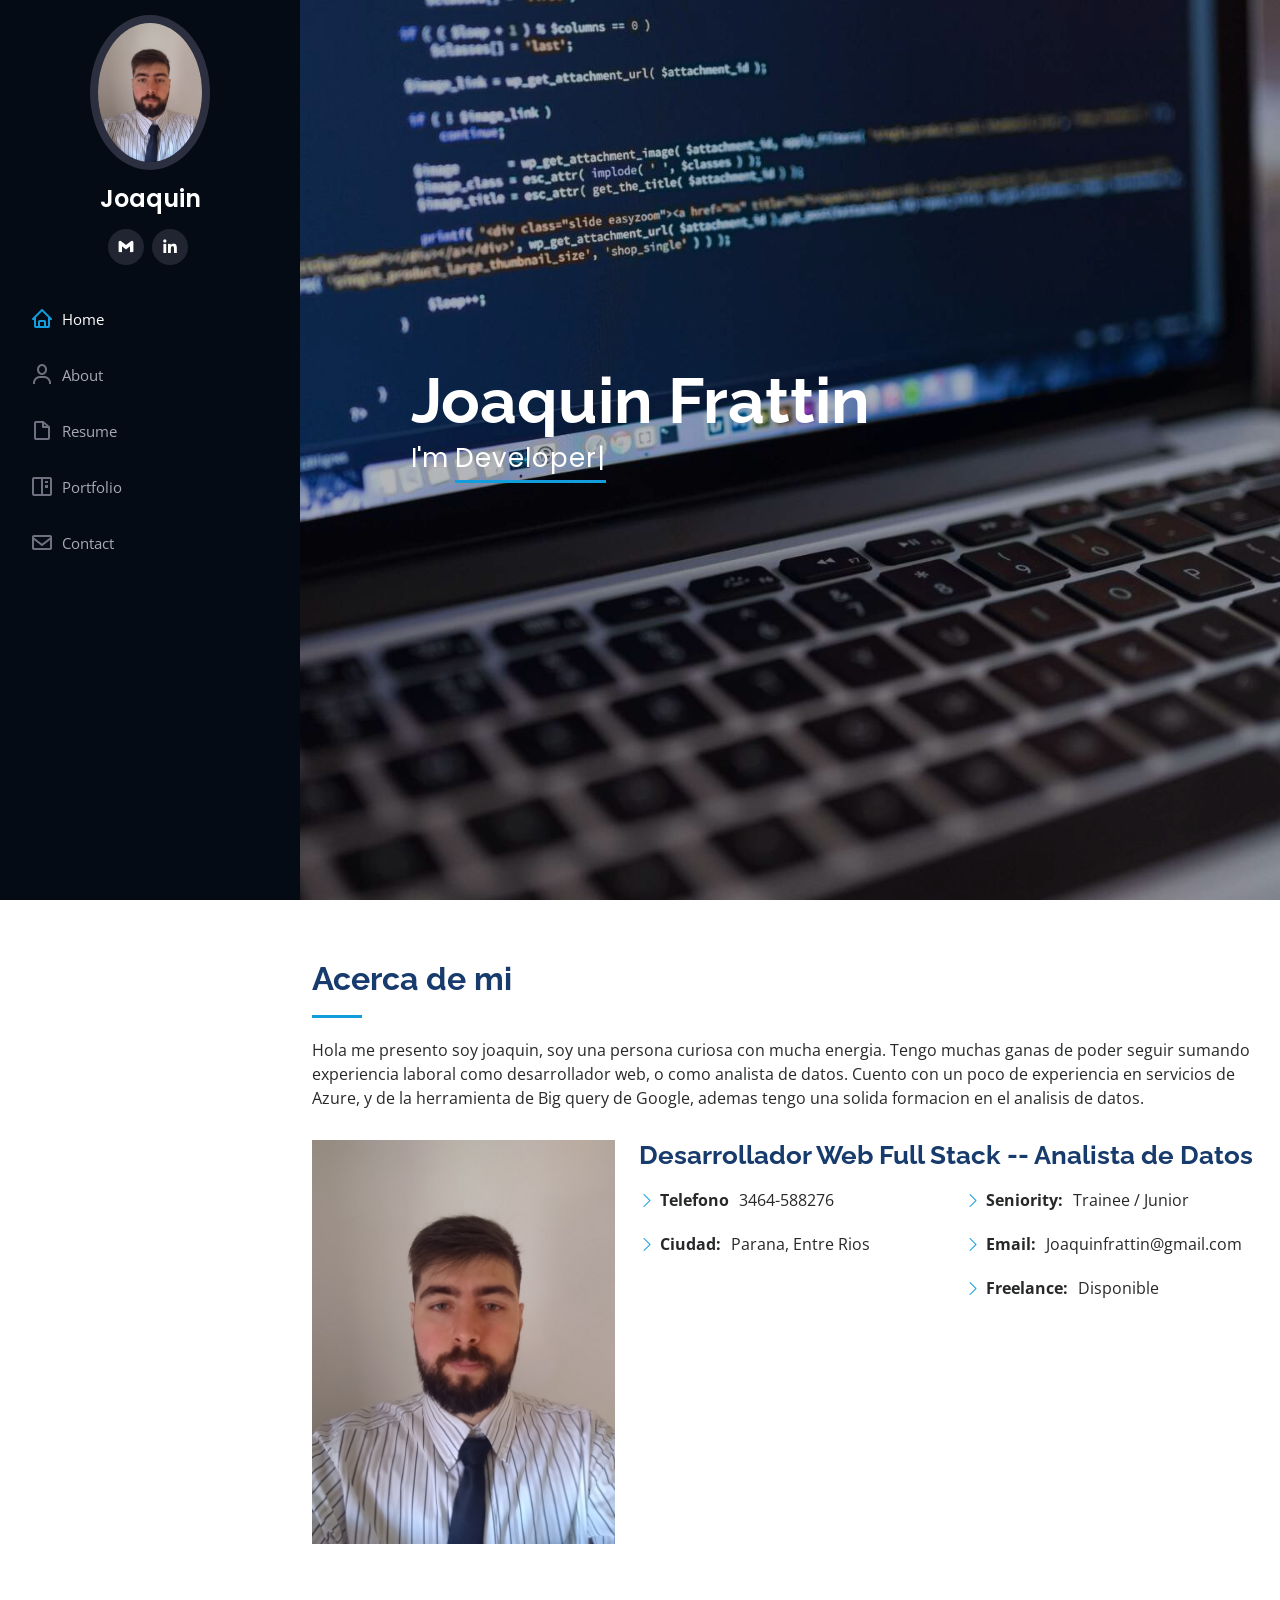
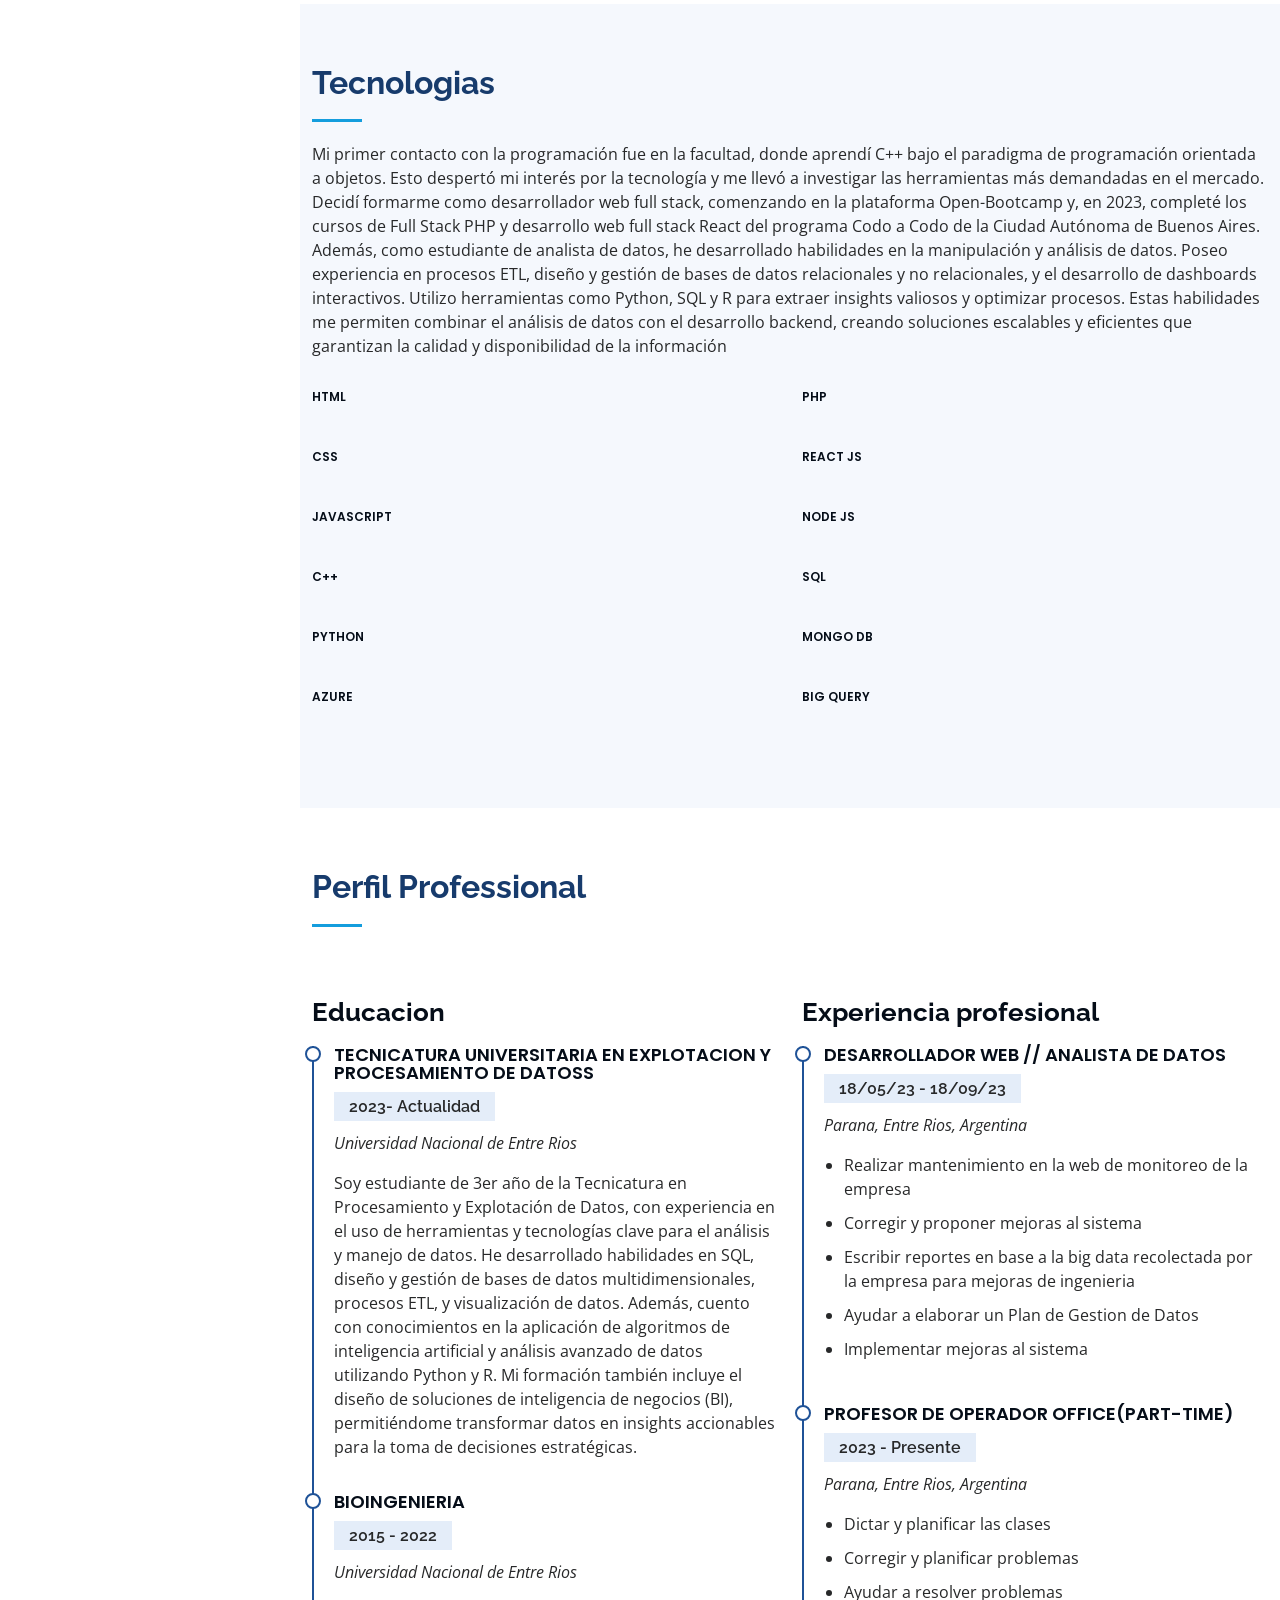
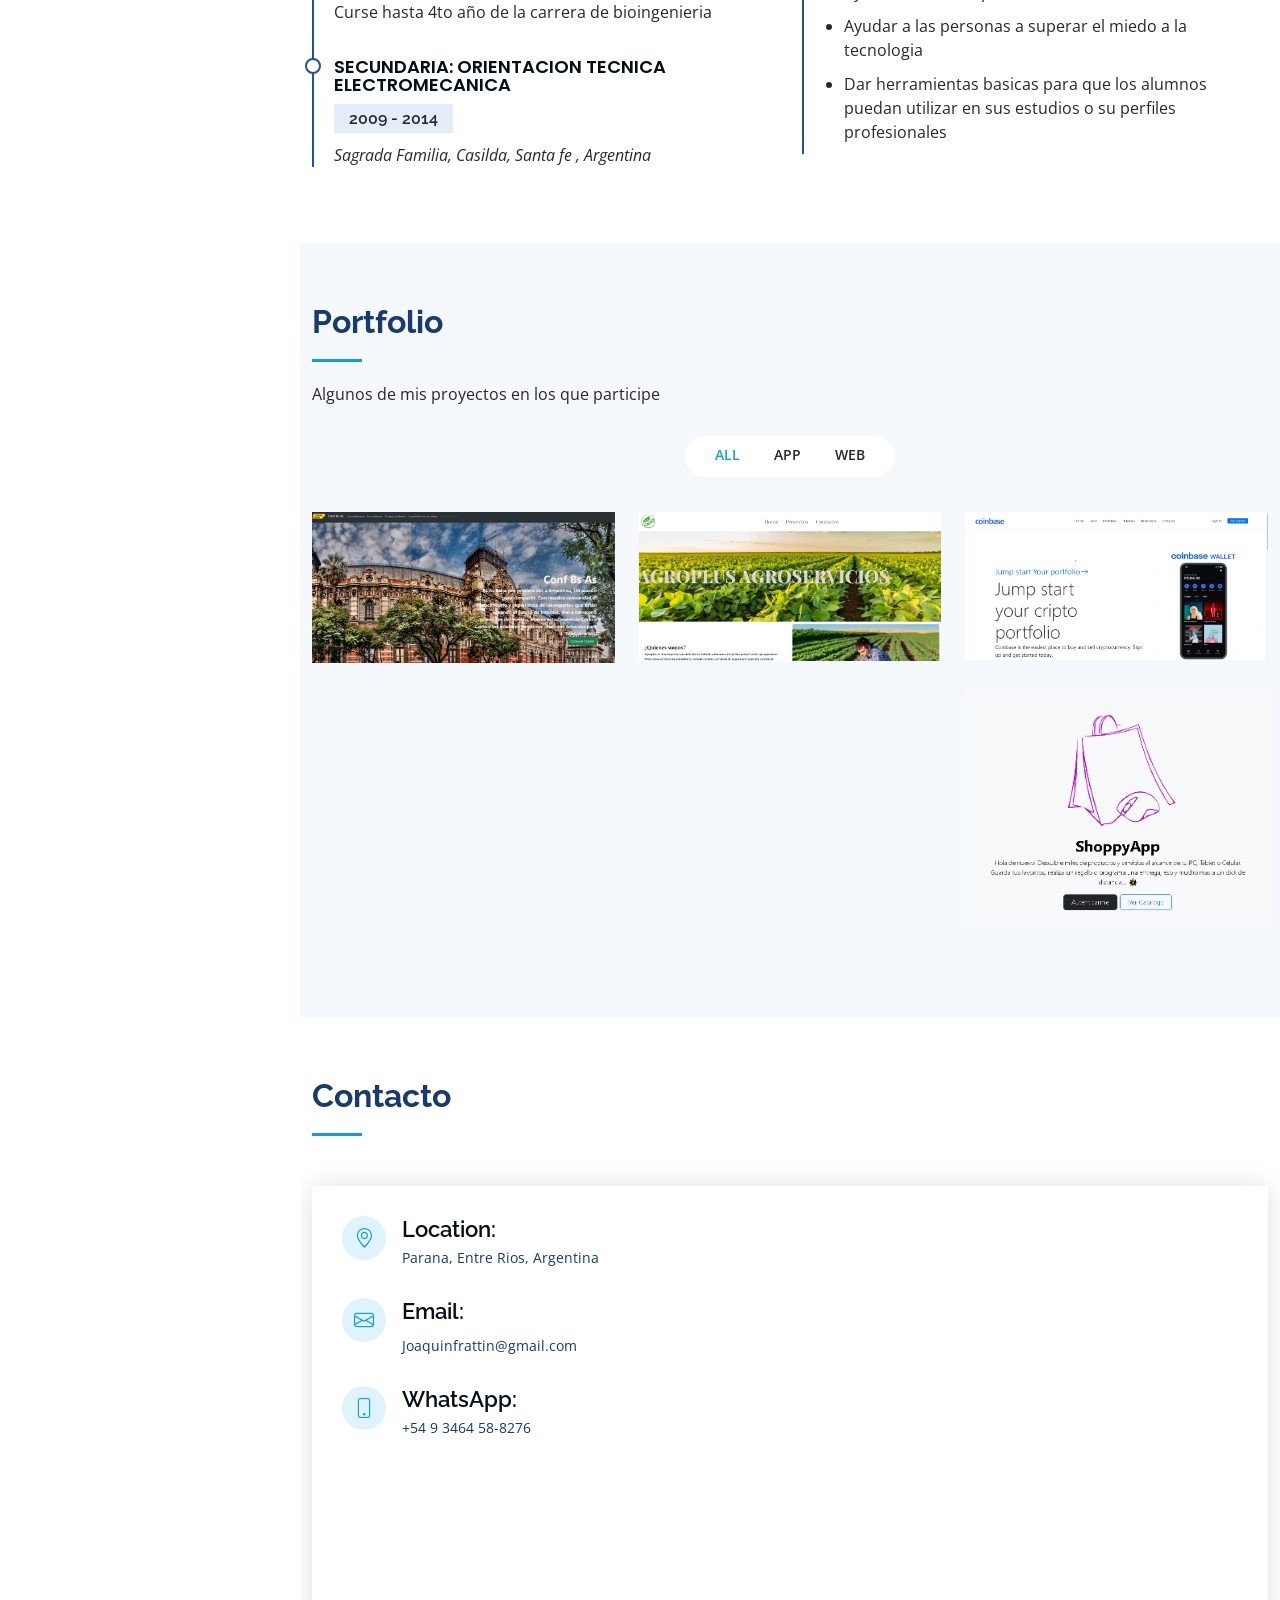
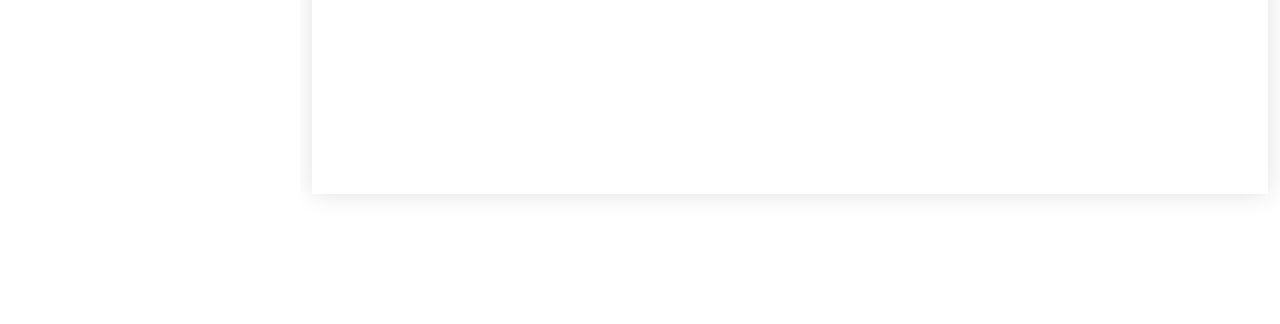
==== index.html @ 68f4a1ec "Update index.html" ====
<!DOCTYPE html>
<html lang="en">

<head>
  <meta charset="utf-8">
  <meta content="width=device-width, initial-scale=1.0" name="viewport">

  <title>Porfolio Joaquin Frattin</title>
  <meta content="" name="description">
  <meta content="" name="keywords">

  <!-- Favicons -->
  <link href="assets/img/favicon.png" rel="icon">
  <link href="assets/img/apple-touch-icon.png" rel="apple-touch-icon">

  <!-- Google Fonts -->
  <link href="https://fonts.googleapis.com/css?family=Open+Sans:300,300i,400,400i,600,600i,700,700i|Raleway:300,300i,400,400i,500,500i,600,600i,700,700i|Poppins:300,300i,400,400i,500,500i,600,600i,700,700i" rel="stylesheet">

  <!-- Vendor CSS Files -->
  <link href="assets/vendor/aos/aos.css" rel="stylesheet">
  <link href="assets/vendor/bootstrap/css/bootstrap.min.css" rel="stylesheet">
  <link href="assets/vendor/bootstrap-icons/bootstrap-icons.css" rel="stylesheet">
  <link href="assets/vendor/boxicons/css/boxicons.min.css" rel="stylesheet">
  <link href="assets/vendor/glightbox/css/glightbox.min.css" rel="stylesheet">
  <link href="assets/vendor/swiper/swiper-bundle.min.css" rel="stylesheet">

  <!-- Template Main CSS File -->
  <link href="assets/css/style.css" rel="stylesheet">


</head>

<body>

  <!-- ======= Mobile nav toggle button ======= -->
  <i class="bi bi-list mobile-nav-toggle d-xl-none"></i>

  <!-- ======= Header ======= -->
  <header id="header">
    <div class="d-flex flex-column">

      <div class="profile">
        <img src="./assets/img/perfil.jpg" alt="" class="img-fluid rounded-circle">
        <h1 class="text-light"><a href="index.html">Joaquin</a></h1>
        <div class="social-links mt-3 text-center">
       
          <a href="mailto:joaquinfrattin@gmail.com?Subject=Interesado%20en%20tu%20perfil"class="google"><i class="bx bxl-gmail"></i></a>
          <a href="https://www.linkedin.com/in/joaqu%C3%ADnfrattin/" class="linkedin"><i class="bx bxl-linkedin"></i></a>
        </div>
      </div>

      <nav id="navbar" class="nav-menu navbar">
        <ul>
          <li><a href="#hero" class="nav-link scrollto active"><i class="bx bx-home"></i> <span>Home</span></a></li>
          <li><a href="#about" class="nav-link scrollto"><i class="bx bx-user"></i> <span>About</span></a></li>
          <li><a href="#resume" class="nav-link scrollto"><i class="bx bx-file-blank"></i> <span>Resume</span></a></li>
          <li><a href="#portfolio" class="nav-link scrollto"><i class="bx bx-book-content"></i> <span>Portfolio</span></a></li>
          <li><a href="#contact" class="nav-link scrollto"><i class="bx bx-envelope"></i> <span>Contact</span></a></li>
        </ul>
      </nav><!-- .nav-menu -->
    </div>
  </header><!-- End Header -->

  <!-- ======= Hero Section ======= -->
  <section id="hero" class="d-flex flex-column justify-content-center align-items-center">
    <div class="hero-container" data-aos="fade-in">
      <h1>Joaquin Frattin</h1>
      <p>I'm <span class="typed" data-typed-items="Developer, Data-Analyst"></span></p>
    </div>
  </section><!-- End Hero -->

  <main id="main">

    <!-- ======= About Section ======= -->
    <section id="about" class="about">
      <div class="container">

        <div class="section-title">
          <h2>Acerca de mi</h2>
          <p>Hola me presento soy joaquin, soy una persona curiosa con mucha energia. Tengo muchas ganas de poder seguir sumando experiencia laboral como desarrollador web, o como analista de datos.
            Cuento con un poco de experiencia en servicios de Azure, y de la herramienta de Big query de Google, ademas tengo una solida formacion en el analisis de datos.
          </p>
        </div>

        <div class="row">
          <div class="col-lg-4" data-aos="fade-right">
            <img src="./assets/img/perfil.jpg" class="img-fluid" alt="">
          </div>
          <div class="col-lg-8 pt-4 pt-lg-0 content" data-aos="fade-left">
            <h3>  Desarrollador Web Full Stack -- Analista de Datos</h3>
            <p class="fst-italic">
            </p>
            <div class="row">
              <div class="col-lg-6">
                <ul>
                  <li><i class="bi bi-chevron-right"></i> <strong>Telefono</strong> <span>3464-588276</span></li>
                  <li><i class="bi bi-chevron-right"></i> <strong>Ciudad:</strong> <span>Parana, Entre Rios</span></li>
                
                </ul>
              </div>
              <div class="col-lg-6">
                <ul>
                  <li><i class="bi bi-chevron-right"></i> <strong>Seniority:</strong> <span>Trainee / Junior
                  </span></li>
                  <li><i class="bi bi-chevron-right"></i> <strong>Email:</strong> <span>Joaquinfrattin@gmail.com</span></li>
                  <li><i class="bi bi-chevron-right"></i> <strong>Freelance:</strong> <span>Disponible</span></li>
                </ul>
              </div>
            </div>
            <p>
              
            </p>
          </div>
        </div>

      </div>
    </section><!-- End About Section -->


  


    <!-- ======= Skills Section ======= -->
    <section id="skills" class="skills section-bg">
      <div class="container">

        <div class="section-title">
          <h2>Tecnologias</h2>
          <p> 
Mi primer contacto con la programación fue en la facultad, donde aprendí C++ bajo el paradigma de programación orientada a objetos. Esto despertó mi interés por la tecnología y me llevó a investigar las herramientas más demandadas en el mercado. Decidí formarme como desarrollador web full stack, comenzando en la plataforma Open-Bootcamp y, en 2023, completé los cursos de Full Stack PHP y desarrollo web full stack React del programa Codo a Codo de la Ciudad Autónoma de Buenos Aires.

Además, como estudiante de analista de datos, he desarrollado habilidades en la manipulación y análisis de datos. Poseo experiencia en procesos ETL, diseño y gestión de bases de datos relacionales y no relacionales, y el desarrollo de dashboards interactivos. Utilizo herramientas como Python, SQL y R para extraer insights valiosos y optimizar procesos. Estas habilidades me permiten combinar el análisis de datos con el desarrollo backend, creando soluciones escalables y eficientes que garantizan la calidad y disponibilidad de la información              
          </p>
        </div>

        <div class="row skills-content">

          <div class="col-lg-6" data-aos="fade-up">

            <div class="progress">
              <span class="skill">HTML <i class="val"></i></span>
            </div>

            <div class="progress">
              <span class="skill">CSS <i class="val"></i></span>
            </div>

            <div class="progress">
              <span class="skill">JavaScript <i class="val"></i></span>
            </div>
            
            <div class="progress">
              <span class="skill">C++<i class="val"></i></span>
              </div>

              <div class="progress">
                <span class="skill">Python <i class="val"></i></span>
                </div>

              
                <div class="progress">
                  <span class="skill">Azure <i class="val"></i></span>
                  </div>
  

          </div>

          <div class="col-lg-6" data-aos="fade-up" data-aos-delay="100">

            <div class="progress">
              <span class="skill">PHP <i class="val"></i></span>
              </div>

              
              <div class="progress">
                <span class="skill">React Js <i class="val"></i></span>
                </div>
                
                <div class="progress">
                  <span class="skill">Node js<i class="val"></i></span>
                  </div>
    

                <div class="progress">
                  <span class="skill">SQL<i class="val"></i></span>
                  </div>
                
                  <div class="progress">
                    <span class="skill">Mongo DB <i class="val"></i></span>
                    </div>
                  
                  <div class="progress">
                      <span class="skill"> Big query <i class="val"></i></span>
                      </div>
            </div>

          </div>

        </div>

      </div>
    </section><!-- End Skills Section -->

    <!-- ======= Resume Section ======= -->
    <section id="resume" class="resume">
      <div class="container">

        <div class="section-title">
          <h2>Perfil Professional</h2>
        </div>

        <div class="row">
          <div class="col-lg-6" data-aos="fade-up">
            

            <h3 class="resume-title">Educacion</h3>
            <div class="resume-item">
              <h4>Tecnicatura Universitaria en explotacion y procesamiento de datoss</h4>
              <h5>2023- Actualidad</h5>
              <p><em>Universidad Nacional de Entre Rios</em></p>
              <p>Soy estudiante de 3er año de la Tecnicatura en Procesamiento y Explotación de Datos, con experiencia en el uso de herramientas y tecnologías clave para el análisis y manejo de datos. He desarrollado habilidades en SQL, diseño y gestión de bases de datos multidimensionales, procesos ETL, y visualización de datos. Además, cuento con conocimientos en la aplicación de algoritmos de inteligencia artificial y análisis avanzado de datos utilizando Python y R. Mi formación también incluye el diseño de soluciones de inteligencia de negocios (BI), permitiéndome transformar datos en insights accionables para la toma de decisiones estratégicas. </p>
            </div>
            <div class="resume-item">
              <h4>Bioingenieria</h4>
              <h5>2015 - 2022</h5>
              <p><em>Universidad Nacional de Entre Rios</em></p>
              <p> Curse hasta 4to año de la carrera de bioingenieria</p>
            </div>
            <div class="resume-item">
              <h4>Secundaria: Orientacion Tecnica Electromecanica</h4>
              <h5>2009 - 2014</h5>
              <p><em>Sagrada Familia, Casilda, Santa fe , Argentina</em></p>
              <p> </p>
            </div>
          </div>
          <div class="col-lg-6" data-aos="fade-up" data-aos-delay="100">
            <h3 class="resume-title">Experiencia profesional</h3>
            
            <div class="resume-item">
              <h4>Desarrollador Web // Analista de datos </h4>
              <h5>18/05/23 - 18/09/23</h5>
              <p><em>Parana, Entre Rios, Argentina</em></p>
              <ul>
                <li>Realizar mantenimiento en la web de monitoreo de la empresa </li>
                <li>Corregir y proponer mejoras al sistema  </li>
                <li>Escribir reportes en base a la big data recolectada por la empresa para mejoras de ingenieria</li>
                <li>Ayudar a elaborar un Plan de Gestion de Datos </li>
                <li>Implementar mejoras al sistema</li>
              </ul>
            </div>
            
            <div class="resume-item">
              <h4>Profesor de Operador Office(Part-time)</h4>
              <h5>2023 - Presente</h5>
              <p><em>Parana, Entre Rios, Argentina</em></p>
              <ul>
                <li>Dictar y planificar las clases </li>
                <li>Corregir y planificar problemas  </li>
                <li>Ayudar a resolver problemas</li>
                <li>Ayudar a las personas a superar el miedo a la tecnologia</li>
                <li>Dar herramientas basicas para que los alumnos puedan utilizar en sus estudios o su perfiles profesionales</li>
              </ul>
            </div>
         
          </div>
        </div>

      </div>
    </section><!-- End Resume Section -->

    <!-- ======= Portfolio Section ======= -->
    <section id="portfolio" class="portfolio section-bg">
      <div class="container">

        <div class="section-title">
          <h2>Portfolio</h2>
          <p>Algunos de mis proyectos en los que participe</p>
        </div>

        <div class="row" data-aos="fade-up">
          <div class="col-lg-12 d-flex justify-content-center">
            <ul id="portfolio-flters">
              <li data-filter="*" class="filter-active">All</li>
              <li data-filter=".filter-app">App</li>
              <li data-filter=".filter-web">Web</li>
            </ul>
          </div>
        </div>

        <div class="row portfolio-container" data-aos="fade-up" data-aos-delay="100">

          <div class="col-lg-4 col-md-6 portfolio-item filter-web">
            <div class="portfolio-wrap">
              <img src="assets/img/portfolio/pagina 1.png" class="img-fluid" alt="">
              <div class="portfolio-links">
                <a href="assets/img/portfolio/pagina 1.png" data-gallery="portfolioGallery" class="portfolio-lightbox" title="App 1"><i class="bx bx-plus"></i></a>
                <a href="https://jfrattin.github.io/Codo-a-Codo-trabajo-integrador-imagen-ejemplo/" title="More Details"><i class="bx bx-link"></i></a>
              </div>
            </div>
          </div>

          <div class="col-lg-4 col-md-6 portfolio-item filter-web">
            <div class="portfolio-wrap">
              <img src="assets/img/portfolio/pagina 2.png" class="img-fluid" alt="" >
              <div class="portfolio-links">
                <a href="assets/img/portfolio/pagina 2.png" data-gallery="portfolioGallery" class="portfolio-lightbox" title="Web 3"><i class="bx bx-plus"></i></a>
                <a href="https://jfrattin.github.io/Trabajo-integrador-propuesta-personal/" title="More Details"><i class="bx bx-link"></i></a>
              </div>
            </div>
          </div>

          <div class="col-lg-4 col-md-6 portfolio-item filter-web">
            <div class="portfolio-wrap">
              <img src="assets/img/portfolio/pagina 3.png" class="img-fluid" alt="">
              <div class="portfolio-links">
                <a href="assets/img/portfolio/pagina 3.png" data-gallery="portfolioGallery" class="portfolio-lightbox" title="App 2"><i class="bx bx-plus"></i></a>
                <a href="https://jfrattin.github.io/Coinbaseproyectofinal/"p title="More Details"><i class="bx bx-link"></i></a>
              </div>
            </div>
          </div>

          <div class="col-lg-4 col-md-6 portfolio-item filter-app">
            <div class="portfolio-wrap">
              <img src="assets/img/portfolio/RactAPP.png" class="img-fluid" alt="">
              <div class="portfolio-links">
                <a href="assets/img/portfolio/RactAPP.png" data-gallery="portfolioGallery" class="portfolio-lightbox" title="App 2"><i class="bx bx-plus"></i></a>
                <a href="https://shoppy-app-nine.vercel.app/" title="More Details"><i class="bx bx-link"></i></a>
              </div>
            </div>
          </div>

  

        </div>

      </div>
    </section><!-- End Portfolio Section -->

    <!-- ======= Contact Section ======= -->
    <section id="contact" class="contact">
      <div class="container">

        <div class="section-title">
          <h2>Contacto</h2>
        </div>

        <div class="row" data-aos="fade-in">

          <div class=" d-flex align-items-stretch">
            <div class="info">
              <div class="address">
                <i class="bi bi-geo-alt"></i>
                <h4>Location:</h4>
                <p>Parana, Entre Rios, Argentina</p>
              </div>

              <div class="email">
                <i class="bi bi-envelope"></i>
                <h4>Email:</h4>
                <p>Joaquinfrattin@gmail.com</p>
              </div>

              <div class="phone">
                <i class="bi bi-phone"></i>
                <h4>WhatsApp:</h4>
                <p>+54 9 3464 58-8276</p>
              </div>
              <iframe src="https://www.google.com/maps/embed?pb=!1m18!1m12!1m3!1d54265.13805733143!2d-60.54972687341716!3d-31.782181247800853!2m3!1f0!2f0!3f0!3m2!1i1024!2i768!4f13.1!3m3!1m2!1s0x95b44df2b9835231%3A0x554ebde0aa5cfa9a!2zUGFyYW7DoSwgRW50cmUgUsOtb3M!5e0!3m2!1ses-419!2sar!4v1684958599592!5m2!1ses-419!2sar" style="border:0; width: 100%; height: 290px;" allowfullscreen="" loading="lazy" referrerpolicy="no-referrer-when-downgrade" style="padding: 1rem; width: 100%;"></iframe>
            </div>

          </div>

      

        </div>

      </div>
    </section><!-- End Contact Section -->

  </main><!-- End #main -->

  <!-- ======= Footer ======= -->
  <footer id="footer">
    <div class="container">
      
 
    </div>
  </footer><!-- End  Footer -->

  <a href="#" class="back-to-top d-flex align-items-center justify-content-center"><i class="bi bi-arrow-up-short"></i></a>

  <!-- Vendor JS Files -->
  <script src="assets/vendor/purecounter/purecounter_vanilla.js"></script>
  <script src="assets/vendor/aos/aos.js"></script>
  <script src="assets/vendor/bootstrap/js/bootstrap.bundle.min.js"></script>
  <script src="assets/vendor/glightbox/js/glightbox.min.js"></script>
  <script src="assets/vendor/isotope-layout/isotope.pkgd.min.js"></script>
  <script src="assets/vendor/swiper/swiper-bundle.min.js"></script>
  <script src="assets/vendor/typed.js/typed.min.js"></script>
  <script src="assets/vendor/waypoints/noframework.waypoints.js"></script>
  <script src="assets/vendor/php-email-form/validate.js"></script>

  <!-- Template Main JS File -->
  <script src="assets/js/main.js"></script>

</body>

</html>
---- assets/css/style.css ----
/*--------------------------------------------------------------
# General
--------------------------------------------------------------*/
body {
  font-family: "Open Sans", sans-serif;
  color: #272829;
}

a {
  color: #149ddd;
  text-decoration: none;
}

a:hover {
  color: #37b3ed;
  text-decoration: none;
}

h1,
h2,
h3,
h4,
h5,
h6 {
  font-family: "Raleway", sans-serif;
}

/*--------------------------------------------------------------
# Back to top button
--------------------------------------------------------------*/
.back-to-top {
  position: fixed;
  visibility: hidden;
  opacity: 0;
  right: 15px;
  bottom: 15px;
  z-index: 996;
  background: #149ddd;
  width: 40px;
  height: 40px;
  border-radius: 50px;
  transition: all 0.4s;
}

.back-to-top i {
  font-size: 28px;
  color: #fff;
  line-height: 0;
}

.back-to-top:hover {
  background: #2eafec;
  color: #fff;
}

.back-to-top.active {
  visibility: visible;
  opacity: 1;
}

/*--------------------------------------------------------------
# Header
--------------------------------------------------------------*/
#header {
  position: fixed;
  top: 0;
  left: 0;
  bottom: 0;
  width: 300px;
  transition: all ease-in-out 0.5s;
  z-index: 9997;
  transition: all 0.5s;
  padding: 0 15px;
  background: #040b14;
  overflow-y: auto;
}

#header .profile img {
  margin: 15px auto;
  display: block;
  width: 120px;
  border: 8px solid #2c2f3f;
}

#header .profile h1 {
  font-size: 24px;
  margin: 0;
  padding: 0;
  font-weight: 600;
  -moz-text-align-last: center;
  text-align-last: center;
  font-family: "Poppins", sans-serif;
}

#header .profile h1 a,
#header .profile h1 a:hover {
  color: #fff;
  text-decoration: none;
}

#header .profile .social-links a {
  font-size: 18px;
  display: inline-block;
  background: #212431;
  color: #fff;
  line-height: 1;
  padding: 8px 0;
  margin-right: 4px;
  border-radius: 50%;
  text-align: center;
  width: 36px;
  height: 36px;
  transition: 0.3s;
}

#header .profile .social-links a:hover {
  background: #149ddd;
  color: #fff;
  text-decoration: none;
}

#main {
  margin-left: 300px;
}

@media (max-width: 1199px) {
  #header {
    left: -300px;
  }

  #main {
    margin-left: 0;
  }
}

/*--------------------------------------------------------------
# Navigation Menu
--------------------------------------------------------------*/
/* Desktop Navigation */
.nav-menu {
  padding: 30px 0 0 0;
}

.nav-menu * {
  margin: 0;
  padding: 0;
  list-style: none;
}

.nav-menu>ul>li {
  position: relative;
  white-space: nowrap;
}

.nav-menu a,
.nav-menu a:focus {
  display: flex;
  align-items: center;
  color: #a8a9b4;
  padding: 12px 15px;
  margin-bottom: 8px;
  transition: 0.3s;
  font-size: 15px;
}

.nav-menu a i,
.nav-menu a:focus i {
  font-size: 24px;
  padding-right: 8px;
  color: #6f7180;
}

.nav-menu a:hover,
.nav-menu .active,
.nav-menu .active:focus,
.nav-menu li:hover>a {
  text-decoration: none;
  color: #fff;
}

.nav-menu a:hover i,
.nav-menu .active i,
.nav-menu .active:focus i,
.nav-menu li:hover>a i {
  color: #149ddd;
}

/* Mobile Navigation */
.mobile-nav-toggle {
  position: fixed;
  right: 15px;
  top: 15px;
  z-index: 9998;
  border: 0;
  font-size: 24px;
  transition: all 0.4s;
  outline: none !important;
  background-color: #149ddd;
  color: #fff;
  width: 40px;
  height: 40px;
  display: inline-flex;
  align-items: center;
  justify-content: center;
  line-height: 0;
  border-radius: 50px;
  cursor: pointer;
}

.mobile-nav-active {
  overflow: hidden;
}

.mobile-nav-active #header {
  left: 0;
}

/*--------------------------------------------------------------
# Hero Section
--------------------------------------------------------------*/
#hero {
  width: 100%;
  height: 100vh;
  background: url("../img/hero-\ Banner.jpg") top center;
  background-size: cover;
}

#hero:before {
  content: "";
  background: rgba(5, 13, 24, 0.3);
  position: absolute;
  bottom: 0;
  top: 0;
  left: 0;
  right: 0;
  z-index: 1;
}

#hero .hero-container {
  position: relative;
  z-index: 2;
  min-width: 300px;
}

#hero h1 {
  margin: 0 0 10px 0;
  font-size: 64px;
  font-weight: 700;
  line-height: 56px;
  color: #fff;
}

#hero p {
  color: #fff;
  margin-bottom: 50px;
  font-size: 26px;
  font-family: "Poppins", sans-serif;
}

#hero p span {
  color: #fff;
  padding-bottom: 4px;
  letter-spacing: 1px;
  border-bottom: 3px solid #149ddd;
}

@media (min-width: 1024px) {
  #hero {
    background-attachment: fixed;
  }
}

@media (max-width: 768px) {
  #hero h1 {
    font-size: 28px;
    line-height: 36px;
  }

  #hero h2 {
    font-size: 18px;
    line-height: 24px;
    margin-bottom: 30px;
  }
}

/*--------------------------------------------------------------
# Sections General
--------------------------------------------------------------*/
section {
  padding: 60px 0;
  overflow: hidden;
}

.section-bg {
  background: #f5f8fd;
}

.section-title {
  padding-bottom: 30px;
}

.section-title h2 {
  font-size: 32px;
  font-weight: bold;
  margin-bottom: 20px;
  padding-bottom: 20px;
  position: relative;
  color: #173b6c;
}

.section-title h2::after {
  content: "";
  position: absolute;
  display: block;
  width: 50px;
  height: 3px;
  background: #149ddd;
  bottom: 0;
  left: 0;
}

.section-title p {
  margin-bottom: 0;
}

/*--------------------------------------------------------------
# About
--------------------------------------------------------------*/
.about .content h3 {
  font-weight: 700;
  font-size: 26px;
  color: #173b6c;
}

.about .content ul {
  list-style: none;
  padding: 0;
}

.about .content ul li {
  margin-bottom: 20px;
  display: flex;
  align-items: center;
}

.about .content ul strong {
  margin-right: 10px;
}

.about .content ul i {
  font-size: 16px;
  margin-right: 5px;
  color: #149ddd;
  line-height: 0;
}

.about .content p:last-child {
  margin-bottom: 0;
}

/*--------------------------------------------------------------
# Facts
--------------------------------------------------------------*/
.facts {
  padding-bottom: 30px;
}

.facts .count-box {
  padding: 30px;
  width: 100%;
}

.facts .count-box i {
  display: block;
  font-size: 44px;
  color: #149ddd;
  float: left;
  line-height: 0;
}

.facts .count-box span {
  font-size: 48px;
  line-height: 40px;
  display: block;
  font-weight: 700;
  color: #050d18;
  margin-left: 60px;
}

.facts .count-box p {
  padding: 15px 0 0 0;
  margin: 0 0 0 60px;
  font-family: "Raleway", sans-serif;
  font-size: 14px;
  color: #122f57;
}

.facts .count-box a {
  font-weight: 600;
  display: block;
  margin-top: 20px;
  color: #122f57;
  font-size: 15px;
  font-family: "Poppins", sans-serif;
  transition: ease-in-out 0.3s;
}

.facts .count-box a:hover {
  color: #1f5297;
}

/*--------------------------------------------------------------
# Akills
--------------------------------------------------------------*/
.skills .progress {
  height: 60px;
  display: block;
  background: none;
  border-radius: 0;
}

.skills .progress .skill {
  padding: 0;
  margin: 0 0 6px 0;
  text-transform: uppercase;
  display: block;
  font-weight: 600;
  font-family: "Poppins", sans-serif;
  color: #050d18;
}

.skills .progress .skill .val {
  float: right;
  font-style: normal;
}

.skills .progress-bar-wrap {
  background: #dce8f8;
  height: 10px;
}

.skills .progress-bar {
  width: 1px;
  height: 10px;
  transition: 0.9s;
  background-color: #149ddd;
}

/*--------------------------------------------------------------
# Resume
--------------------------------------------------------------*/
.resume .resume-title {
  font-size: 26px;
  font-weight: 700;
  margin-top: 20px;
  margin-bottom: 20px;
  color: #050d18;
}

.resume .resume-item {
  padding: 0 0 20px 20px;
  margin-top: -2px;
  border-left: 2px solid #1f5297;
  position: relative;
}

.resume .resume-item h4 {
  line-height: 18px;
  font-size: 18px;
  font-weight: 600;
  text-transform: uppercase;
  font-family: "Poppins", sans-serif;
  color: #050d18;
  margin-bottom: 10px;
}

.resume .resume-item h5 {
  font-size: 16px;
  background: #e4edf9;
  padding: 5px 15px;
  display: inline-block;
  font-weight: 600;
  margin-bottom: 10px;
}

.resume .resume-item ul {
  padding-left: 20px;
}

.resume .resume-item ul li {
  padding-bottom: 10px;
}

.resume .resume-item:last-child {
  padding-bottom: 0;
}

.resume .resume-item::before {
  content: "";
  position: absolute;
  width: 16px;
  height: 16px;
  border-radius: 50px;
  left: -9px;
  top: 0;
  background: #fff;
  border: 2px solid #1f5297;
}

/*--------------------------------------------------------------
# Portfolio
--------------------------------------------------------------*/
.portfolio .portfolio-item {
  margin-bottom: 30px;
}

.portfolio #portfolio-flters {
  padding: 0;
  margin: 0 auto 35px auto;
  list-style: none;
  text-align: center;
  background: #fff;
  border-radius: 50px;
  padding: 2px 15px;
}

.portfolio #portfolio-flters li {
  cursor: pointer;
  display: inline-block;
  padding: 10px 15px 8px 15px;
  font-size: 14px;
  font-weight: 600;
  line-height: 1;
  text-transform: uppercase;
  color: #272829;
  margin-bottom: 5px;
  transition: all 0.3s ease-in-out;
}

.portfolio #portfolio-flters li:hover,
.portfolio #portfolio-flters li.filter-active {
  color: #149ddd;
}

.portfolio #portfolio-flters li:last-child {
  margin-right: 0;
}

.portfolio .portfolio-wrap {
  transition: 0.3s;
  position: relative;
  overflow: hidden;
  z-index: 1;
}

.portfolio .portfolio-wrap::before {
  content: "";
  background: rgba(255, 255, 255, 0.5);
  position: absolute;
  left: 0;
  right: 0;
  top: 0;
  bottom: 0;
  transition: all ease-in-out 0.3s;
  z-index: 2;
  opacity: 0;
}

.portfolio .portfolio-wrap .portfolio-links {
  opacity: 1;
  left: 0;
  right: 0;
  bottom: -60px;
  z-index: 3;
  position: absolute;
  transition: all ease-in-out 0.3s;
  display: flex;
  justify-content: center;
}

.portfolio .portfolio-wrap .portfolio-links a {
  color: #fff;
  font-size: 28px;
  text-align: center;
  background: rgba(20, 157, 221, 0.75);
  transition: 0.3s;
  width: 50%;
}

.portfolio .portfolio-wrap .portfolio-links a:hover {
  background: rgba(20, 157, 221, 0.95);
}

.portfolio .portfolio-wrap .portfolio-links a+a {
  border-left: 1px solid #37b3ed;
}

.portfolio .portfolio-wrap:hover::before {
  top: 0;
  left: 0;
  right: 0;
  bottom: 0;
  opacity: 1;
}

.portfolio .portfolio-wrap:hover .portfolio-links {
  opacity: 1;
  bottom: 0;
}

/*--------------------------------------------------------------
# Portfolio Details
--------------------------------------------------------------*/
.portfolio-details {
  padding-top: 40px;
}

.portfolio-details .portfolio-details-slider img {
  width: 100%;
}

.portfolio-details .portfolio-details-slider .swiper-pagination {
  margin-top: 20px;
  position: relative;
}

.portfolio-details .portfolio-details-slider .swiper-pagination .swiper-pagination-bullet {
  width: 12px;
  height: 12px;
  background-color: #fff;
  opacity: 1;
  border: 1px solid #149ddd;
}

.portfolio-details .portfolio-details-slider .swiper-pagination .swiper-pagination-bullet-active {
  background-color: #149ddd;
}

.portfolio-details .portfolio-info {
  padding: 30px;
  box-shadow: 0px 0 30px rgba(5, 13, 24, 0.08);
}

.portfolio-details .portfolio-info h3 {
  font-size: 22px;
  font-weight: 700;
  margin-bottom: 20px;
  padding-bottom: 20px;
  border-bottom: 1px solid #eee;
}

.portfolio-details .portfolio-info ul {
  list-style: none;
  padding: 0;
  font-size: 15px;
}

.portfolio-details .portfolio-info ul li+li {
  margin-top: 10px;
}

.portfolio-details .portfolio-description {
  padding-top: 30px;
}

.portfolio-details .portfolio-description h2 {
  font-size: 26px;
  font-weight: 700;
  margin-bottom: 20px;
}

.portfolio-details .portfolio-description p {
  padding: 0;
}

/*--------------------------------------------------------------
# Services
--------------------------------------------------------------*/
.services .icon-box {
  margin-bottom: 20px;
}

.services .icon {
  float: left;
  display: flex;
  align-items: center;
  justify-content: center;
  width: 54px;
  height: 54px;
  background: #149ddd;
  border-radius: 50%;
  transition: 0.5s;
  border: 1px solid #149ddd;
}

.services .icon i {
  color: #fff;
  font-size: 24px;
  line-height: 0;
}

.services .icon-box:hover .icon {
  background: #fff;
}

.services .icon-box:hover .icon i {
  color: #149ddd;
}

.services .title {
  margin-left: 80px;
  font-weight: 700;
  margin-bottom: 15px;
  font-size: 18px;
}

.services .title a {
  color: #343a40;
}

.services .title a:hover {
  color: #149ddd;
}

.services .description {
  margin-left: 80px;
  line-height: 24px;
  font-size: 14px;
}

/*--------------------------------------------------------------
# Contact
--------------------------------------------------------------*/
.contact {
  padding-bottom: 130px;
}

.contact .info {
  
  padding: 30px;
  background: #fff;
  width: 100%;
  box-shadow: 0 0 24px 0 rgba(0, 0, 0, 0.12);
}

.contact .info i {
  font-size: 20px;
  color: #149ddd;
  float: left;
  width: 44px;
  height: 44px;
  background: #dff3fc;
  display: flex;
  justify-content: center;
  align-items: center;
  border-radius: 50px;
  transition: all 0.3s ease-in-out;
}

.contact .info h4 {
  padding: 0 0 0 60px;
  font-size: 22px;
  font-weight: 600;
  margin-bottom: 5px;
  color: #050d18;
}

.contact .info p {
  padding: 0 0 10px 60px;
  margin-bottom: 20px;
  font-size: 14px;
  color: #173b6c;
}

.contact .info .email p {
  padding-top: 5px;
}

.contact .info .social-links {
  padding-left: 60px;
}

.contact .info .social-links a {
  font-size: 18px;
  display: inline-block;
  background: #333;
  color: #fff;
  line-height: 1;
  padding: 8px 0;
  border-radius: 50%;
  text-align: center;
  width: 36px;
  height: 36px;
  transition: 0.3s;
  margin-right: 10px;
}

/*--------------------------------------------------------------
# Footer
--------------------------------------------------------------*/
#footer {
  padding: 15px;
  color: #f4f6fd;
  font-size: 14px;
  position: fixed;
  left: 0;
  bottom: 0;
  width: 300px;
  z-index: 9999;
  background: #040b14;
}

#footer .copyright {
  text-align: center;
}

#footer .credits {
  padding-top: 5px;
  text-align: center;
  font-size: 13px;
  color: #eaebf0;
}

@media (max-width: 1199px) {
  #footer {
    position: static;
    width: auto;
    padding-right: 20px 15px;
  }
}
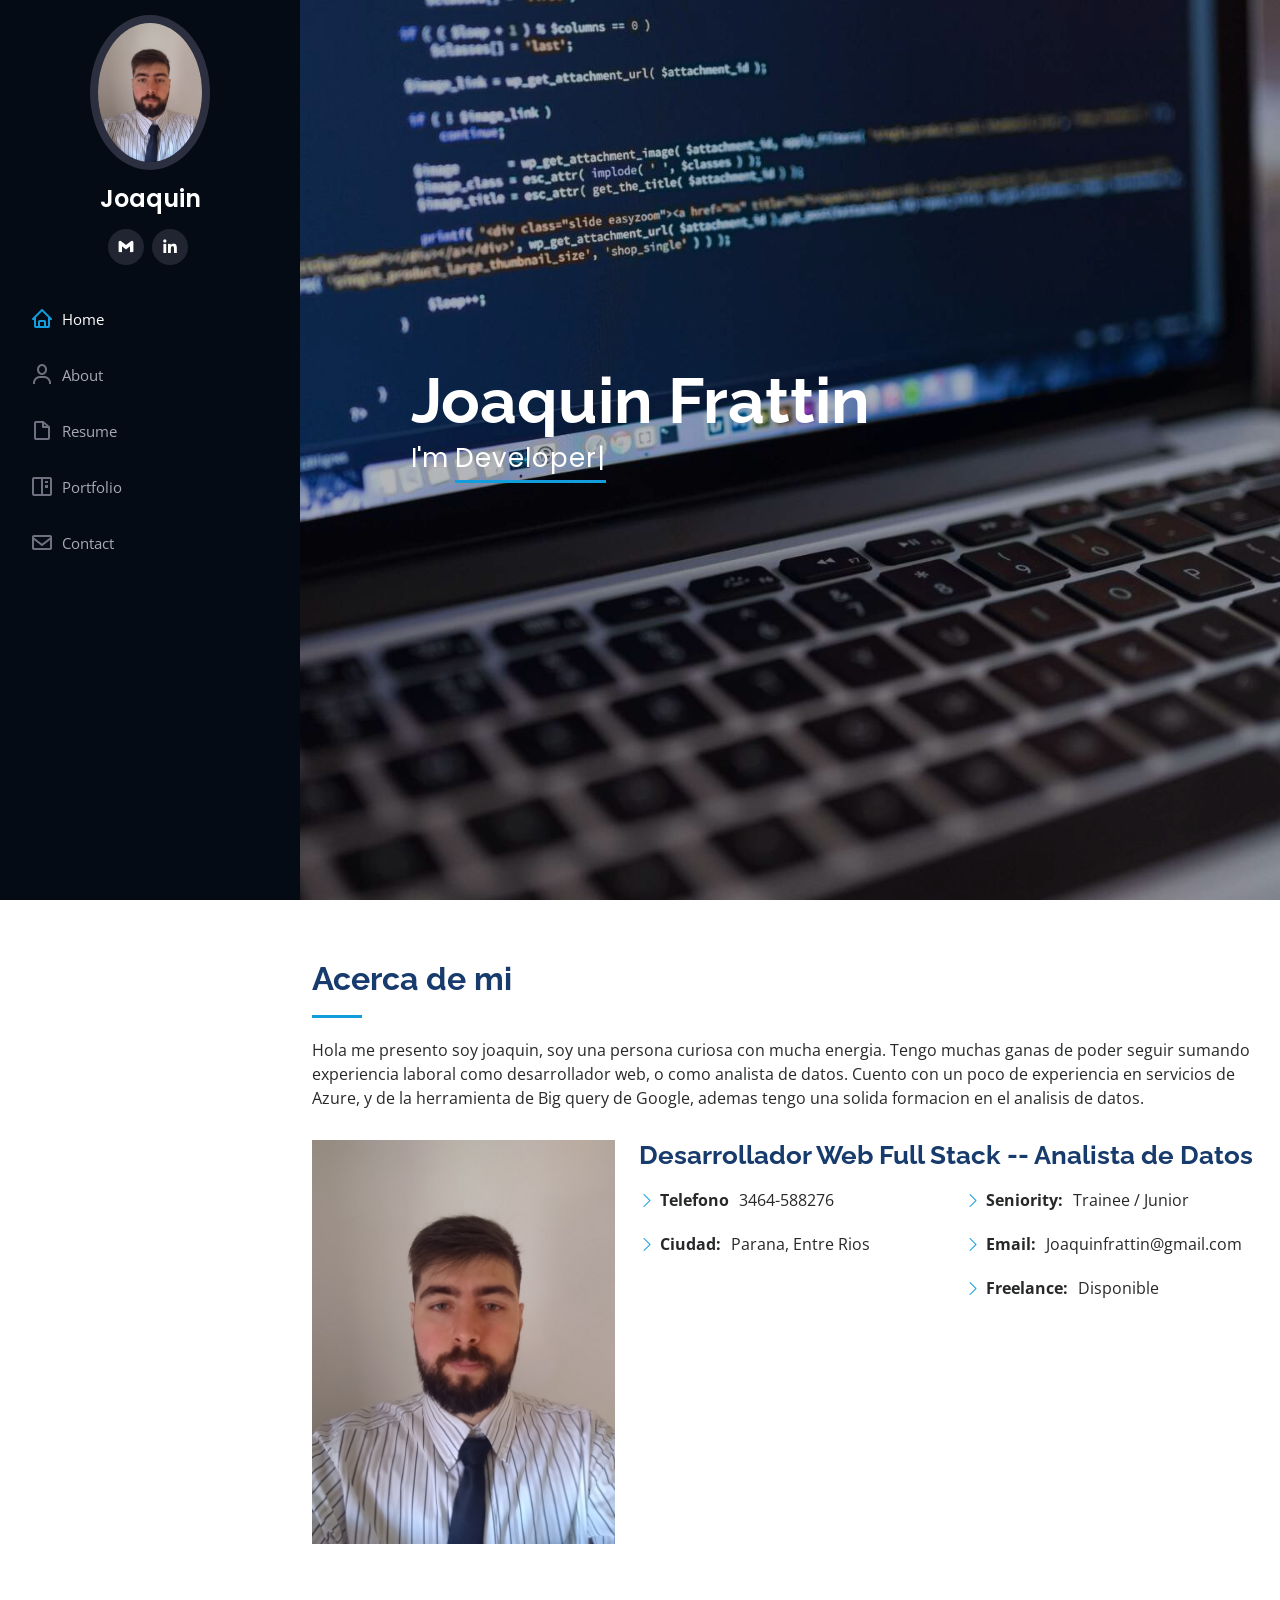
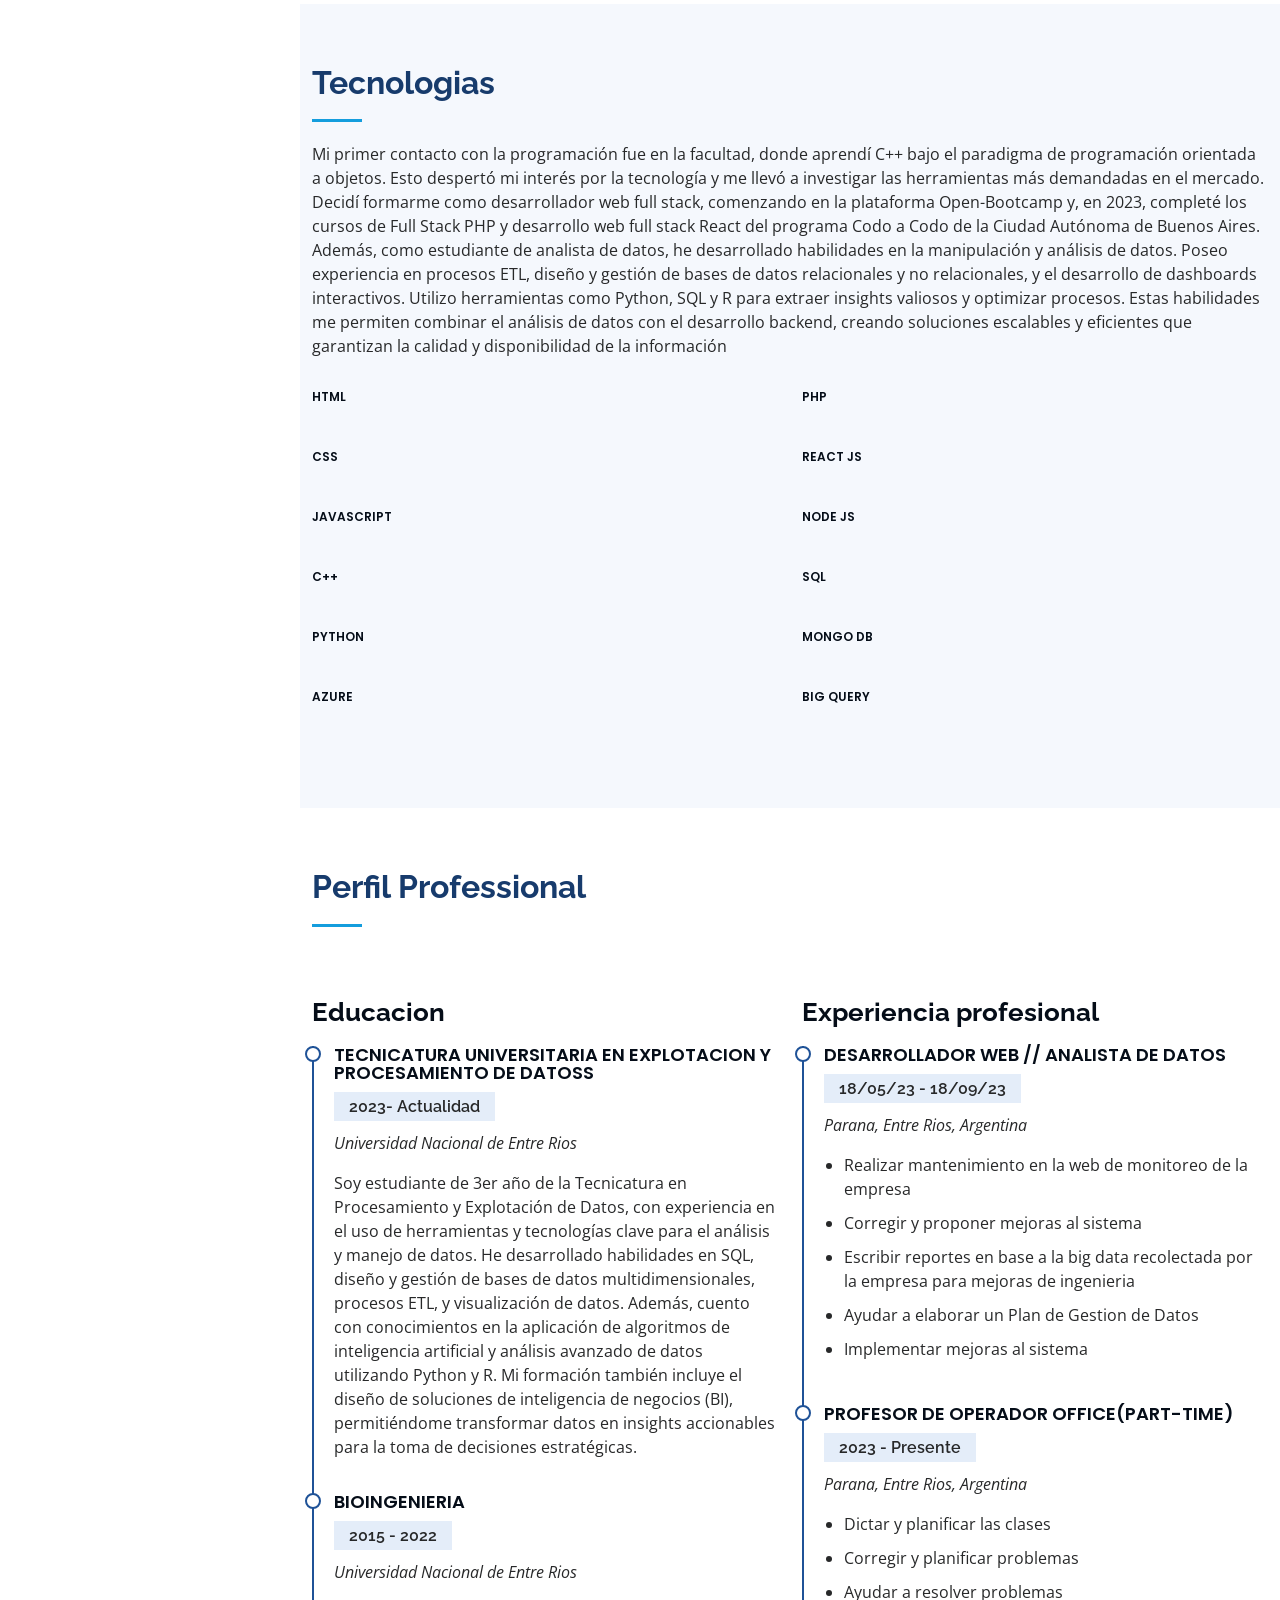
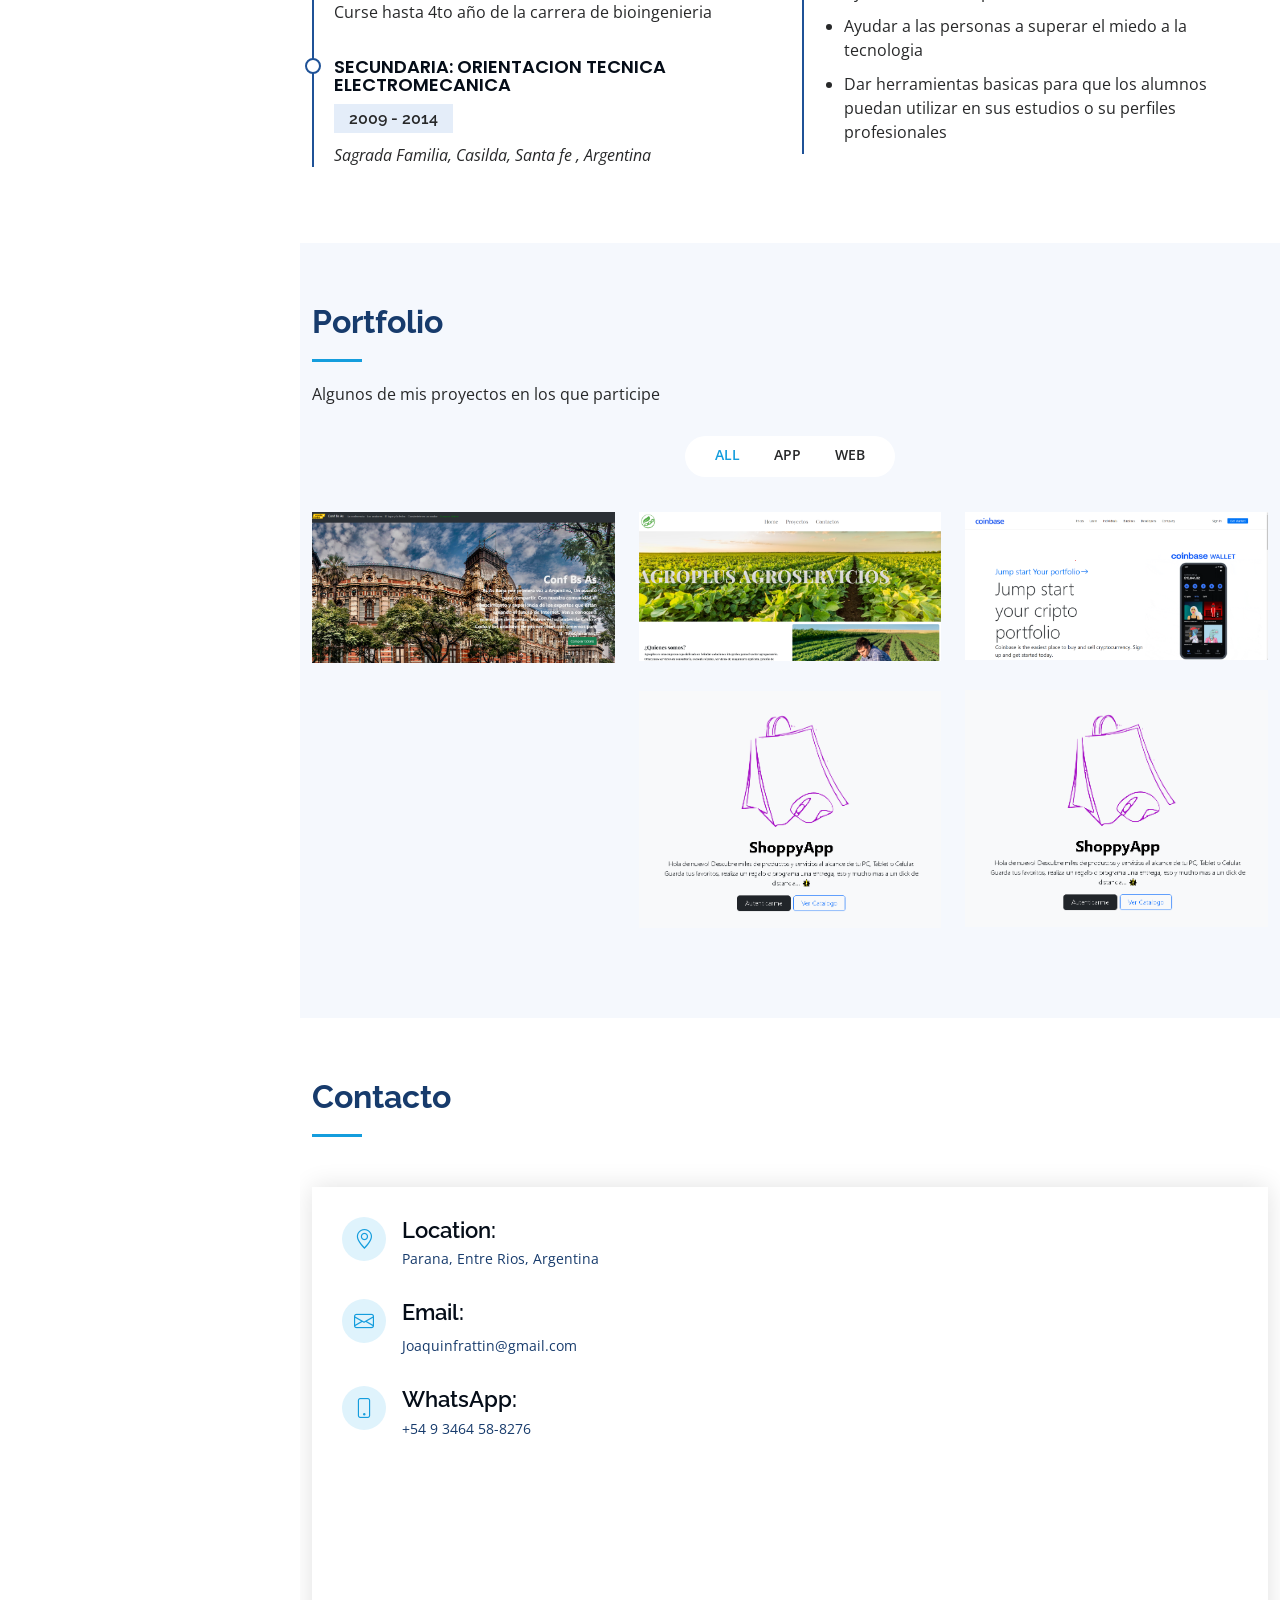
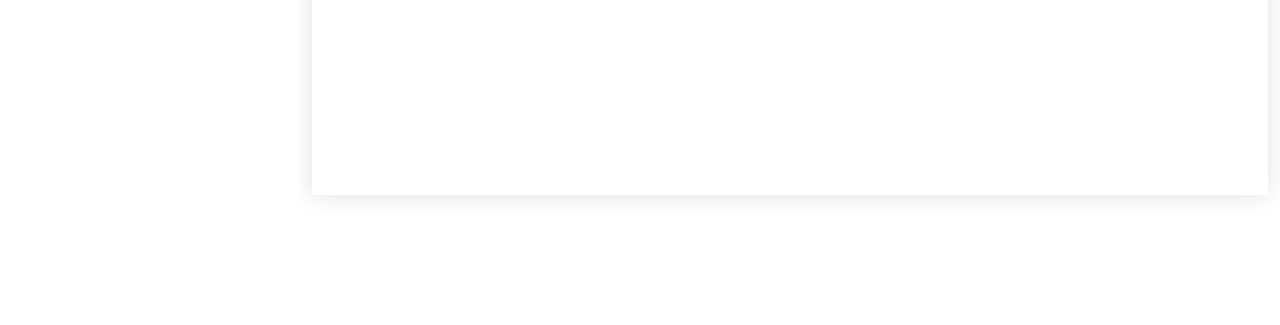
==== commit af7864bf: "Update index.html" ====
--- a/index.html
+++ b/index.html
@@ -329,6 +329,18 @@
             </div>
           </div>
 
+          
+          <div class="col-lg-4 col-md-6 portfolio-item filter-app">
+            <div class="portfolio-wrap">
+              <img src="assets/img/portfolio/RactAPP.png" class="img-fluid" alt="">
+              <div class="portfolio-links">
+                <a href="assets/img/portfolio/RactAPP.png" data-gallery="portfolioGallery" class="portfolio-lightbox" title="App 2"><i class="bx bx-plus"></i></a>
+                <a href="https://github.com/Jfrattin/ELT-ENERGIA" title="More Details"><i class="bx bx-link"></i></a>
+              </div>
+            </div>
+          </div>
+
+
   
 
         </div>
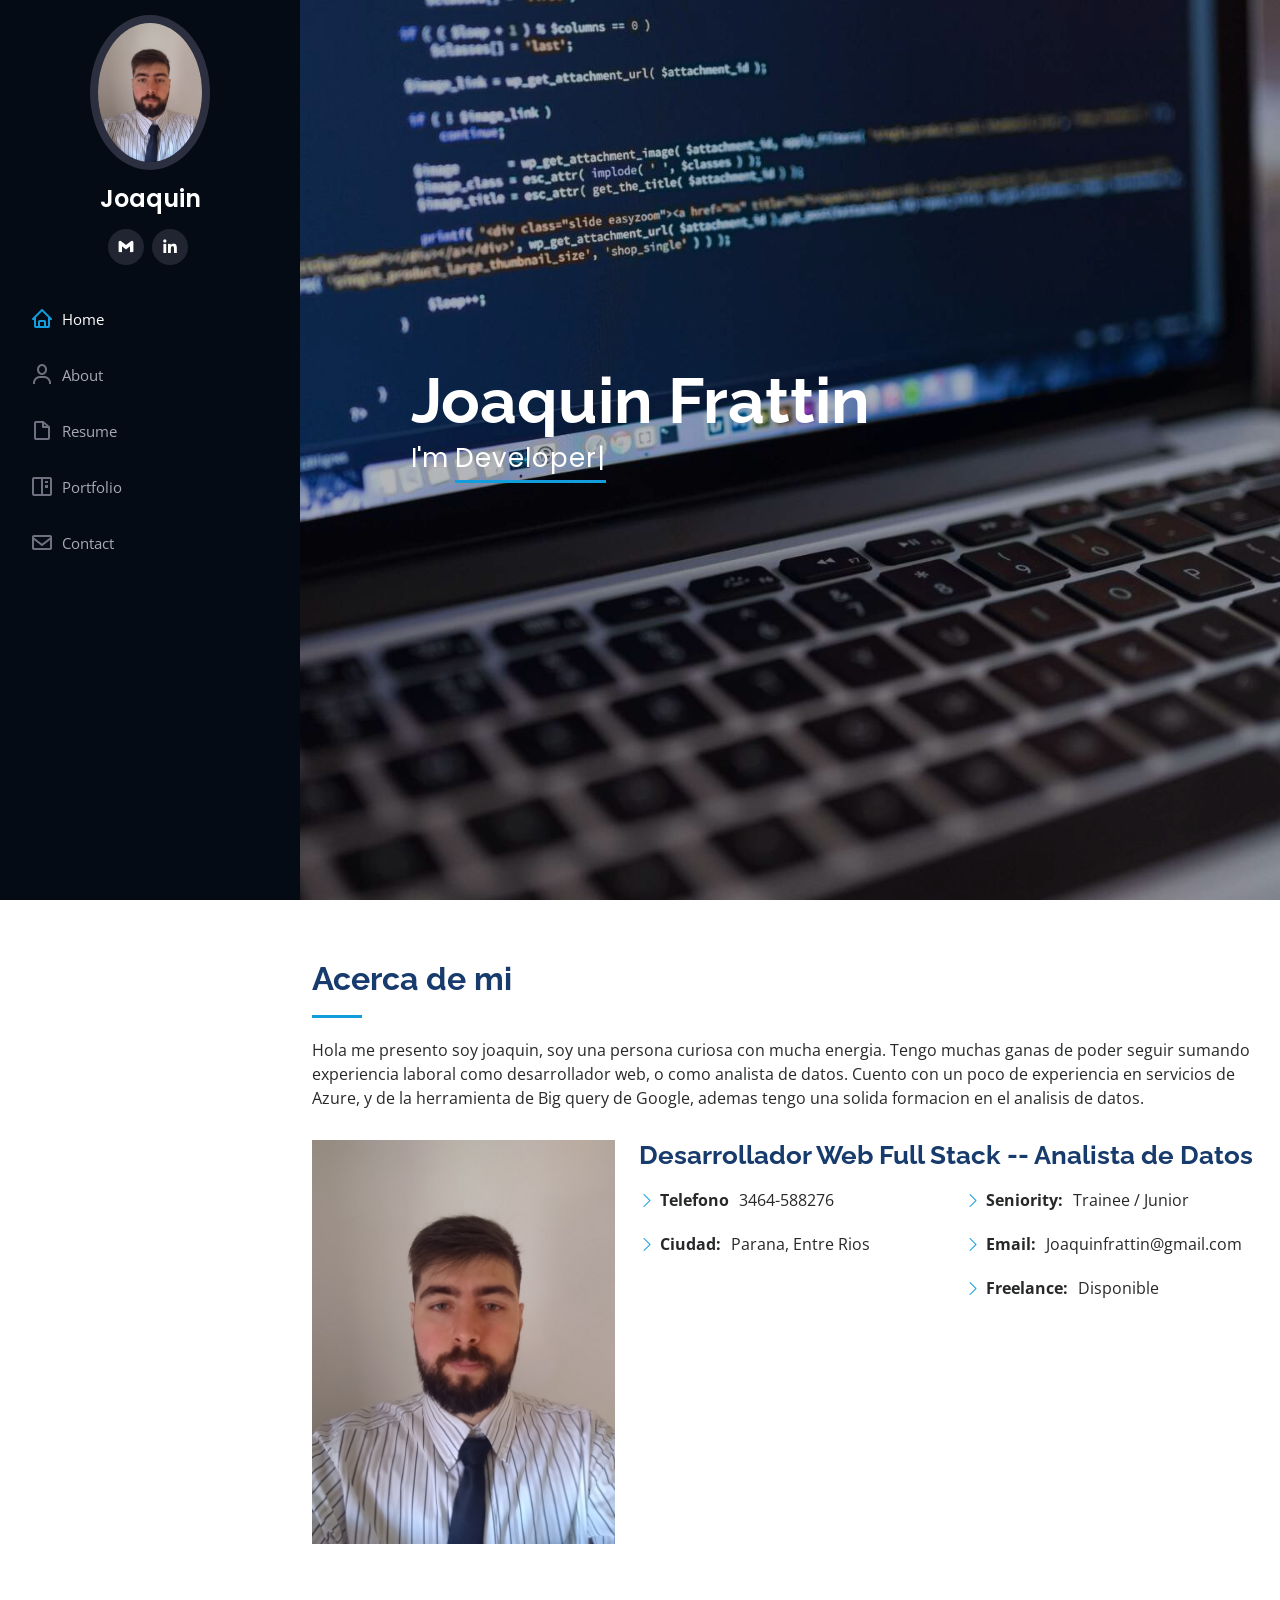
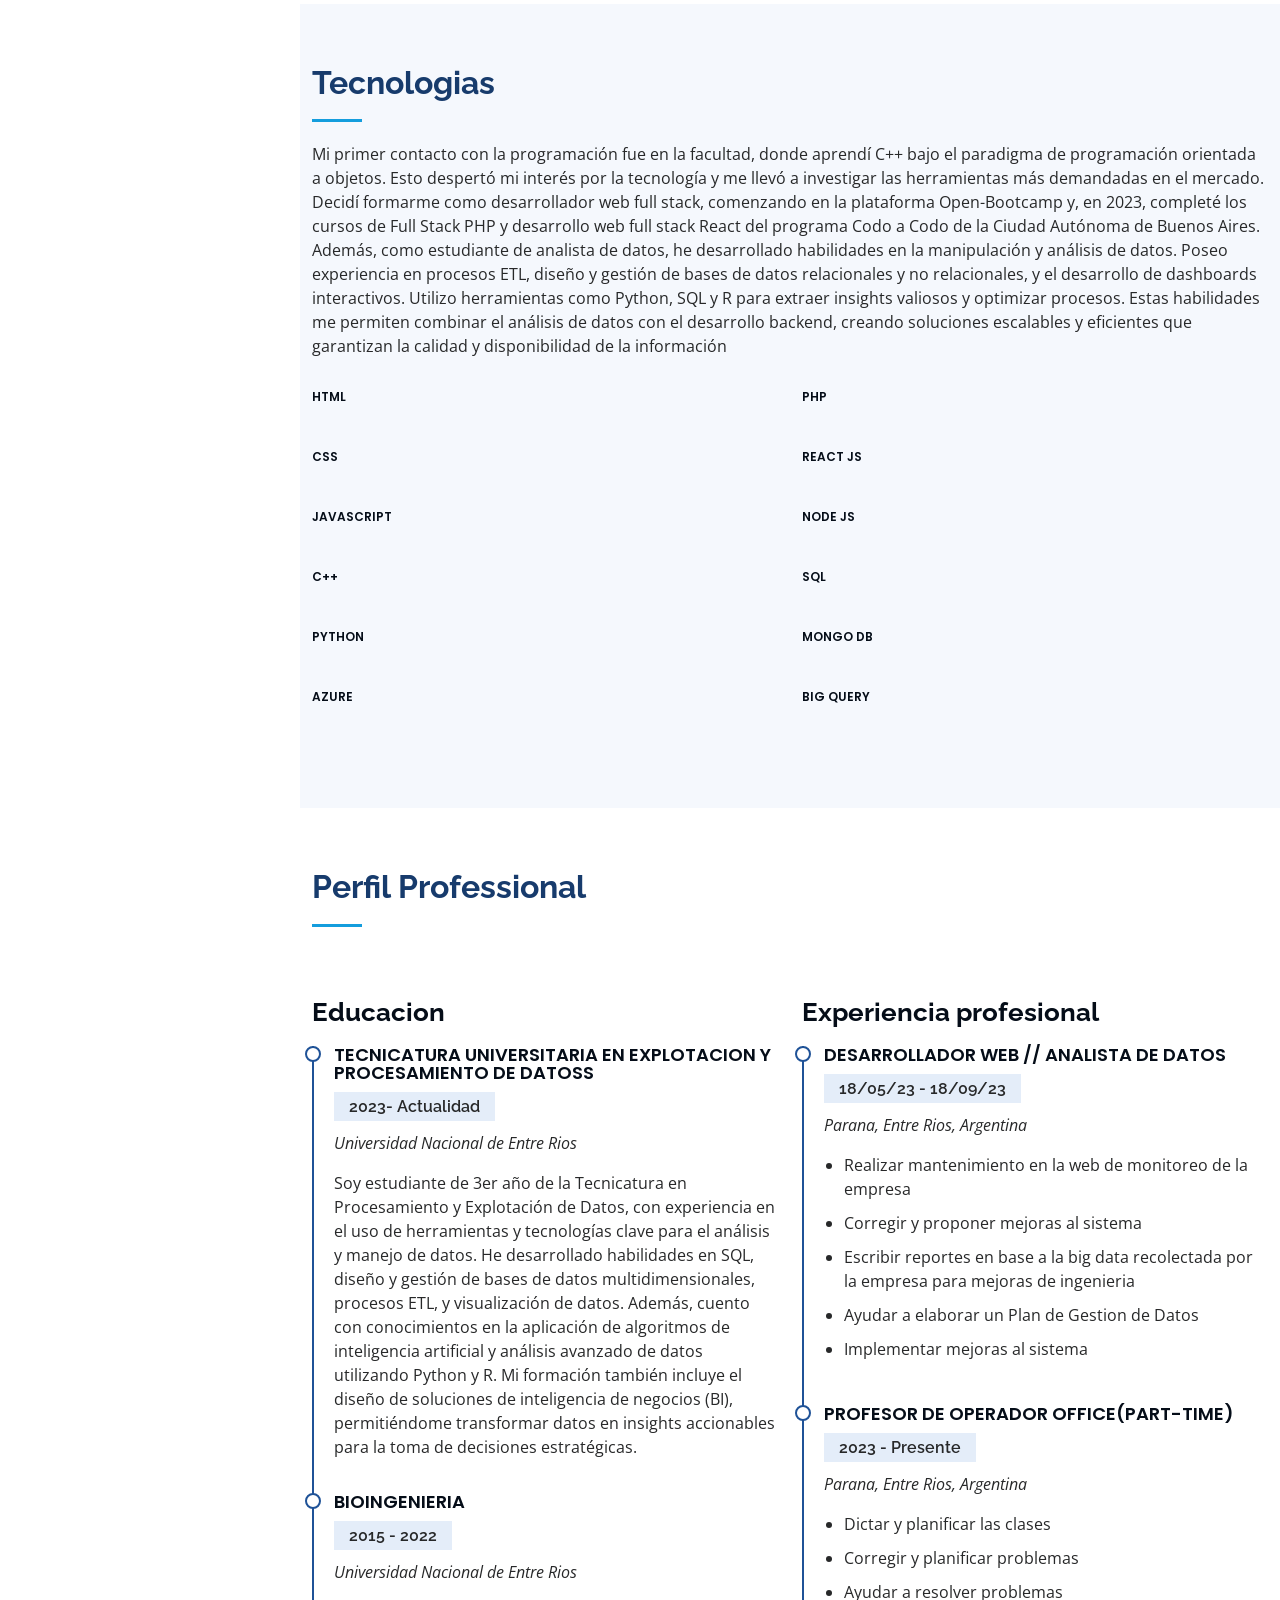
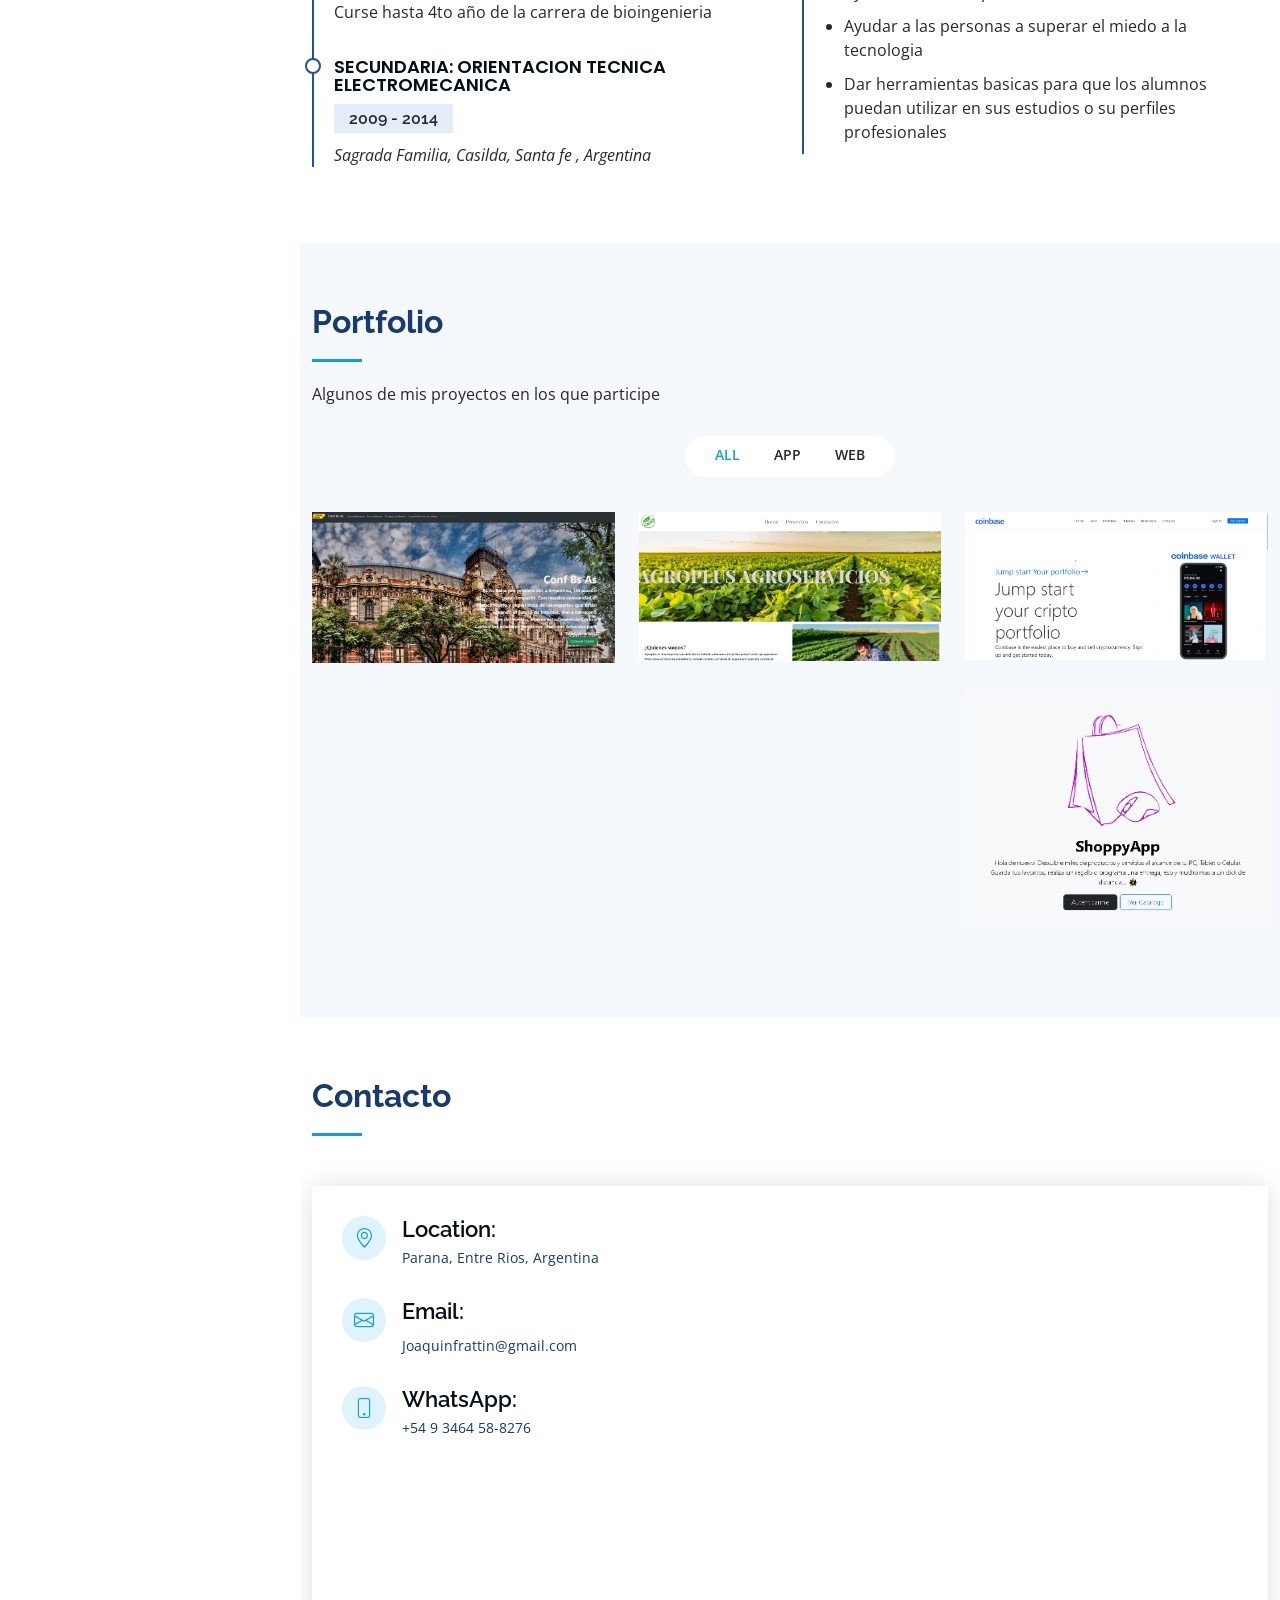
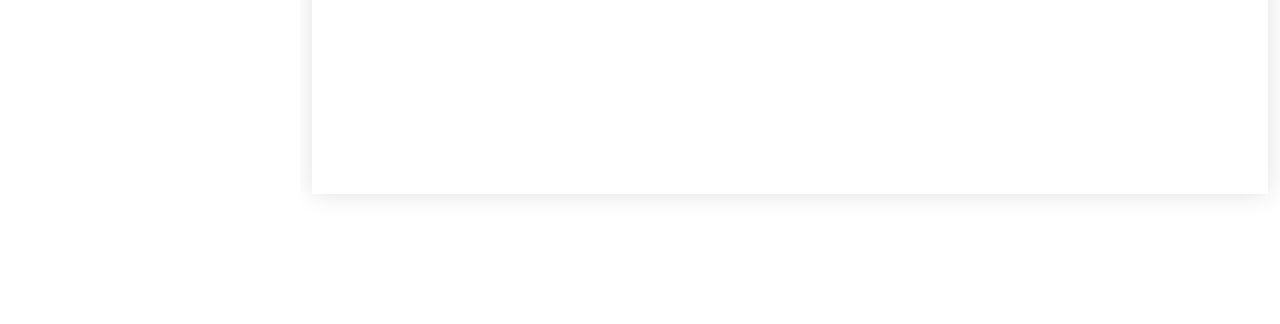
==== commit 281ec94e: "Update index.html" ====
--- a/index.html
+++ b/index.html
@@ -332,9 +332,9 @@
           
           <div class="col-lg-4 col-md-6 portfolio-item filter-app">
             <div class="portfolio-wrap">
-              <img src="assets/img/portfolio/RactAPP.png" class="img-fluid" alt="">
+              <img src="assets/img/portfolio/pagina 4.png" class="img-fluid" alt="">
               <div class="portfolio-links">
-                <a href="assets/img/portfolio/RactAPP.png" data-gallery="portfolioGallery" class="portfolio-lightbox" title="App 2"><i class="bx bx-plus"></i></a>
+                <a href="assets/img/portfolio/pagina 4.png" data-gallery="portfolioGallery" class="portfolio-lightbox" title="App 2"><i class="bx bx-plus"></i></a>
                 <a href="https://github.com/Jfrattin/ELT-ENERGIA" title="More Details"><i class="bx bx-link"></i></a>
               </div>
             </div>
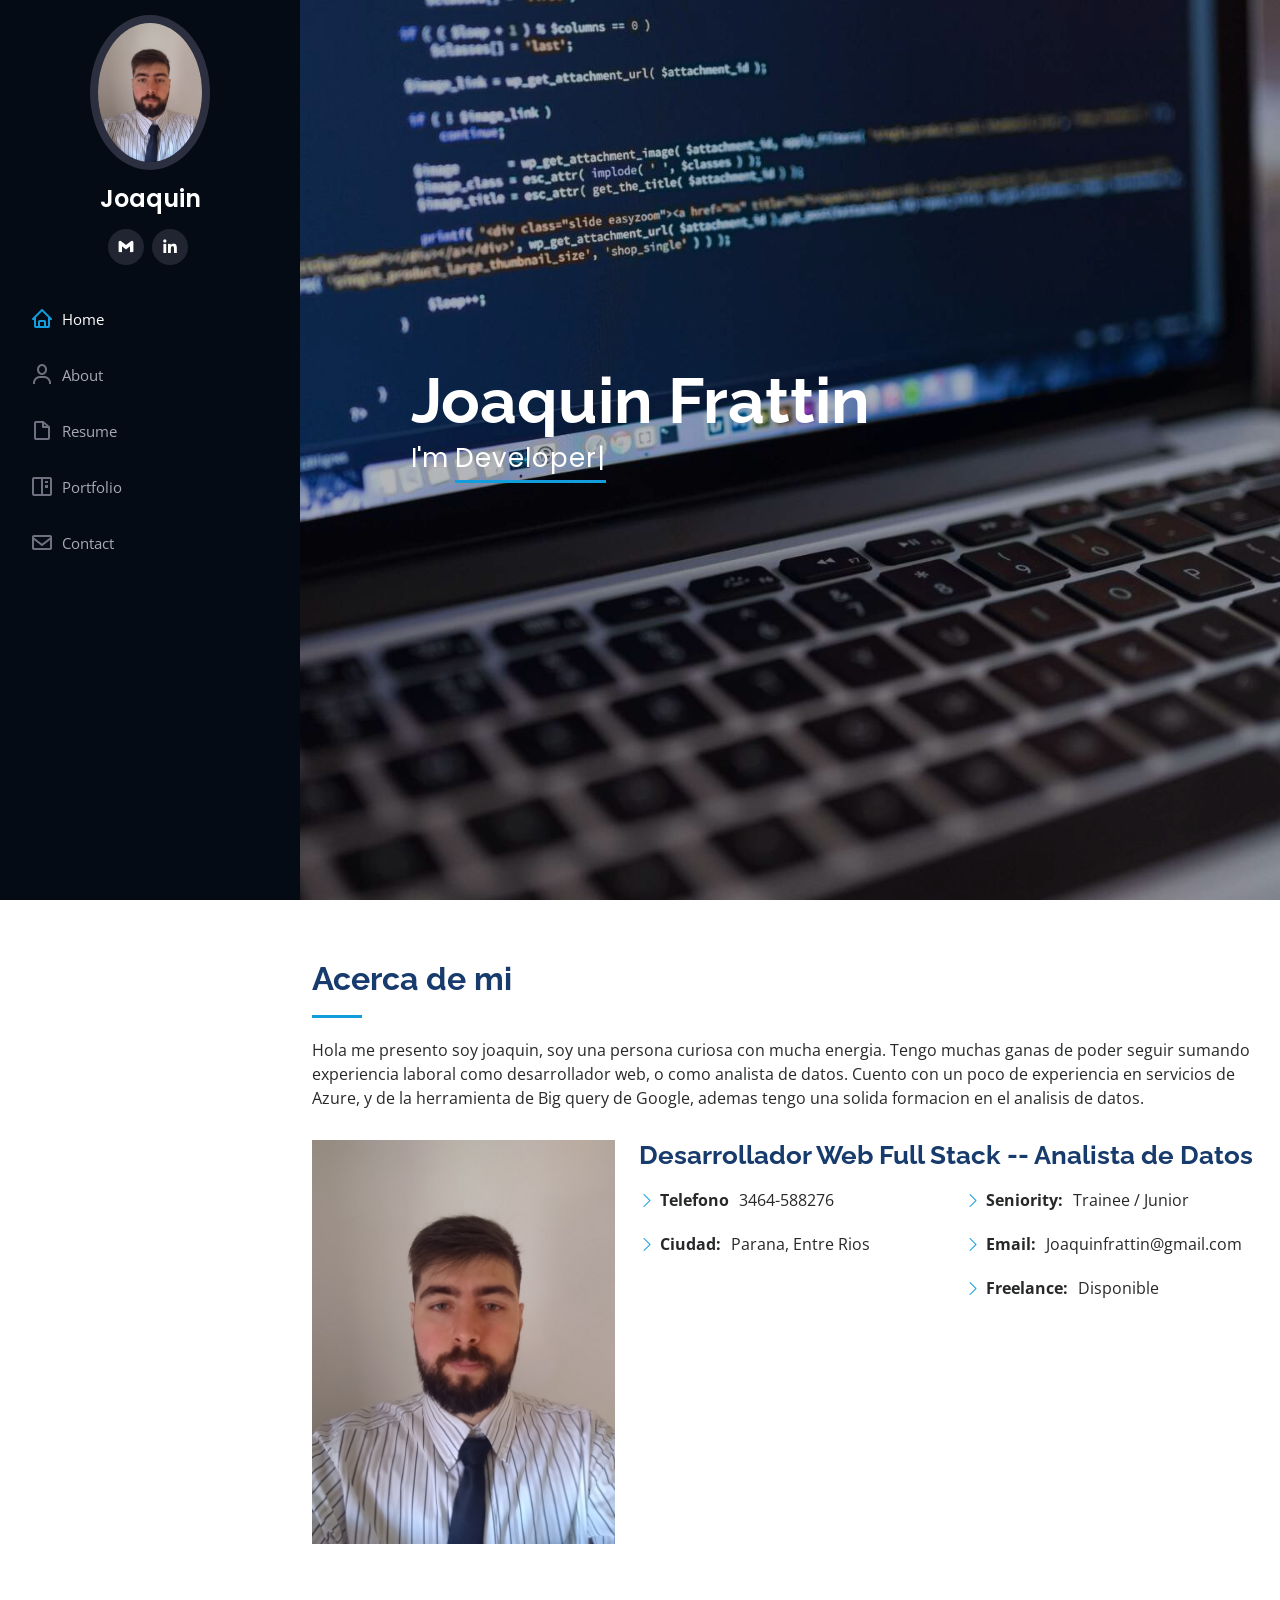
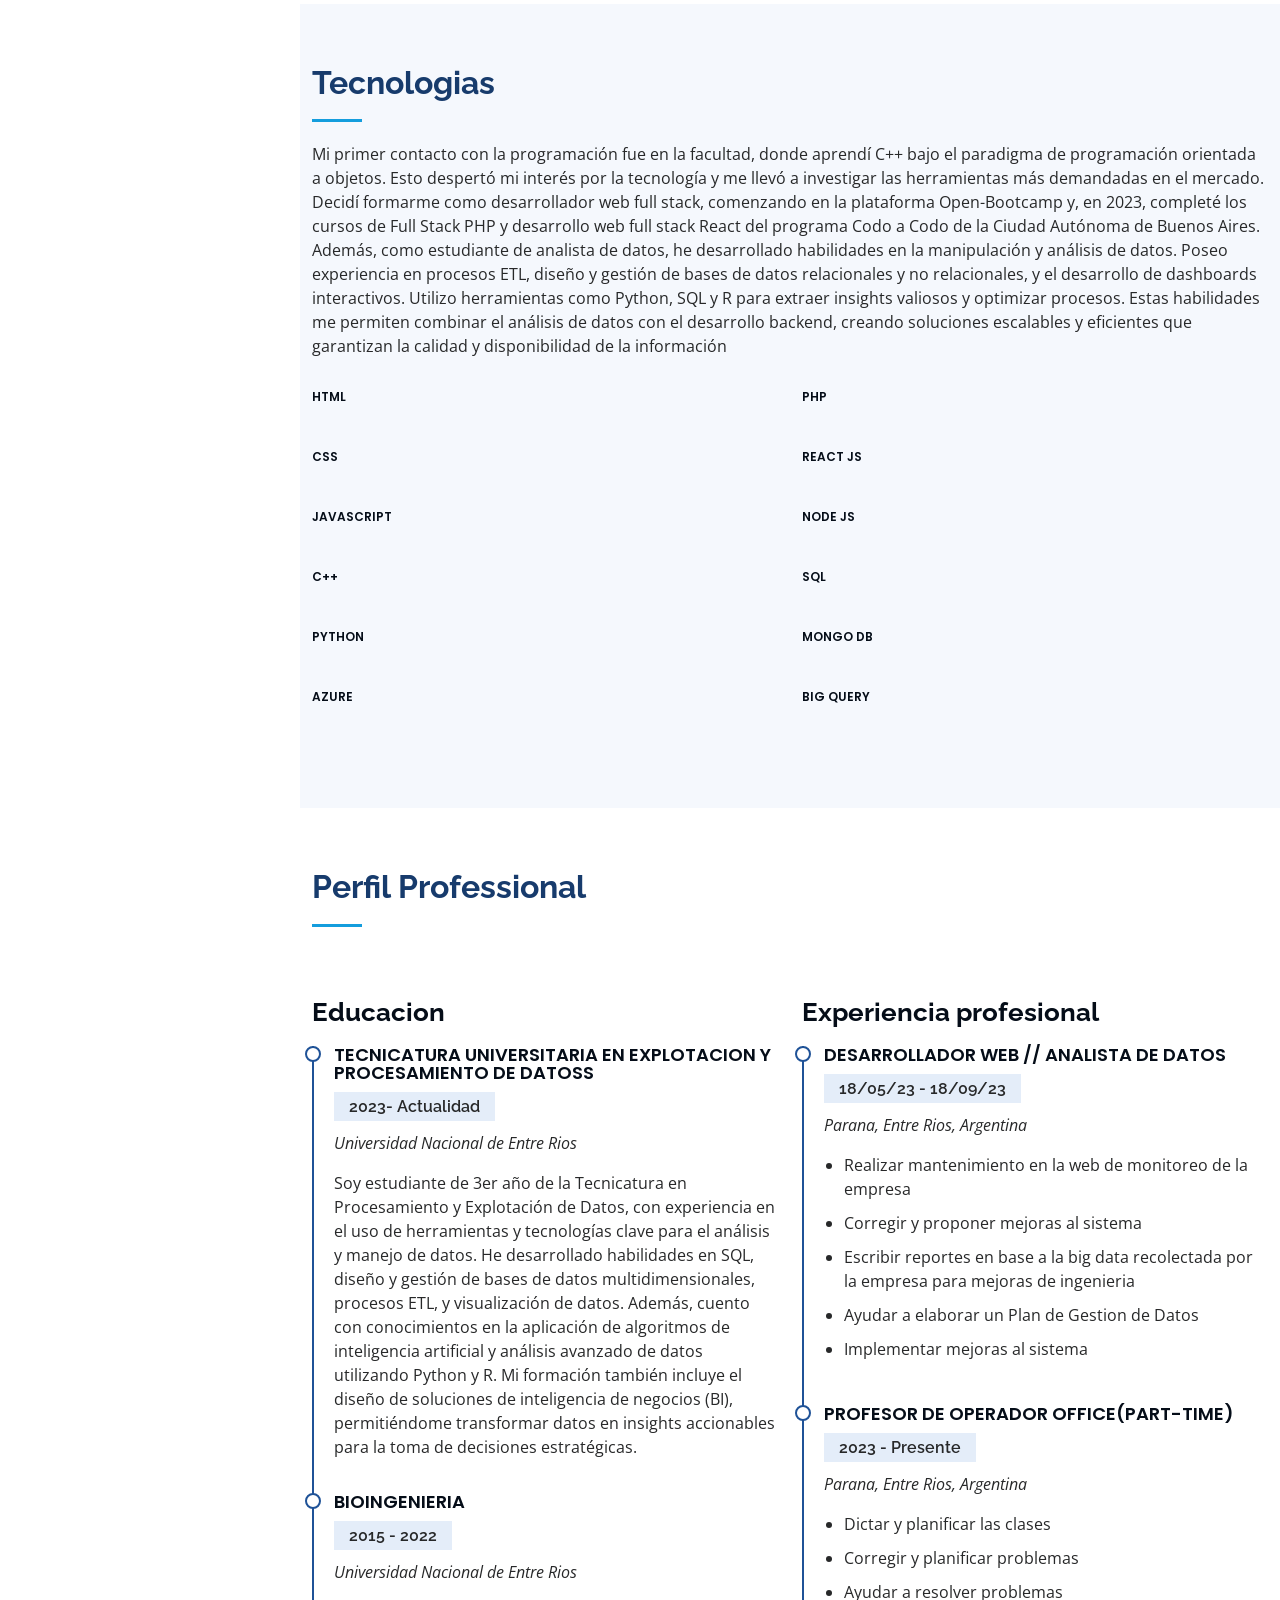
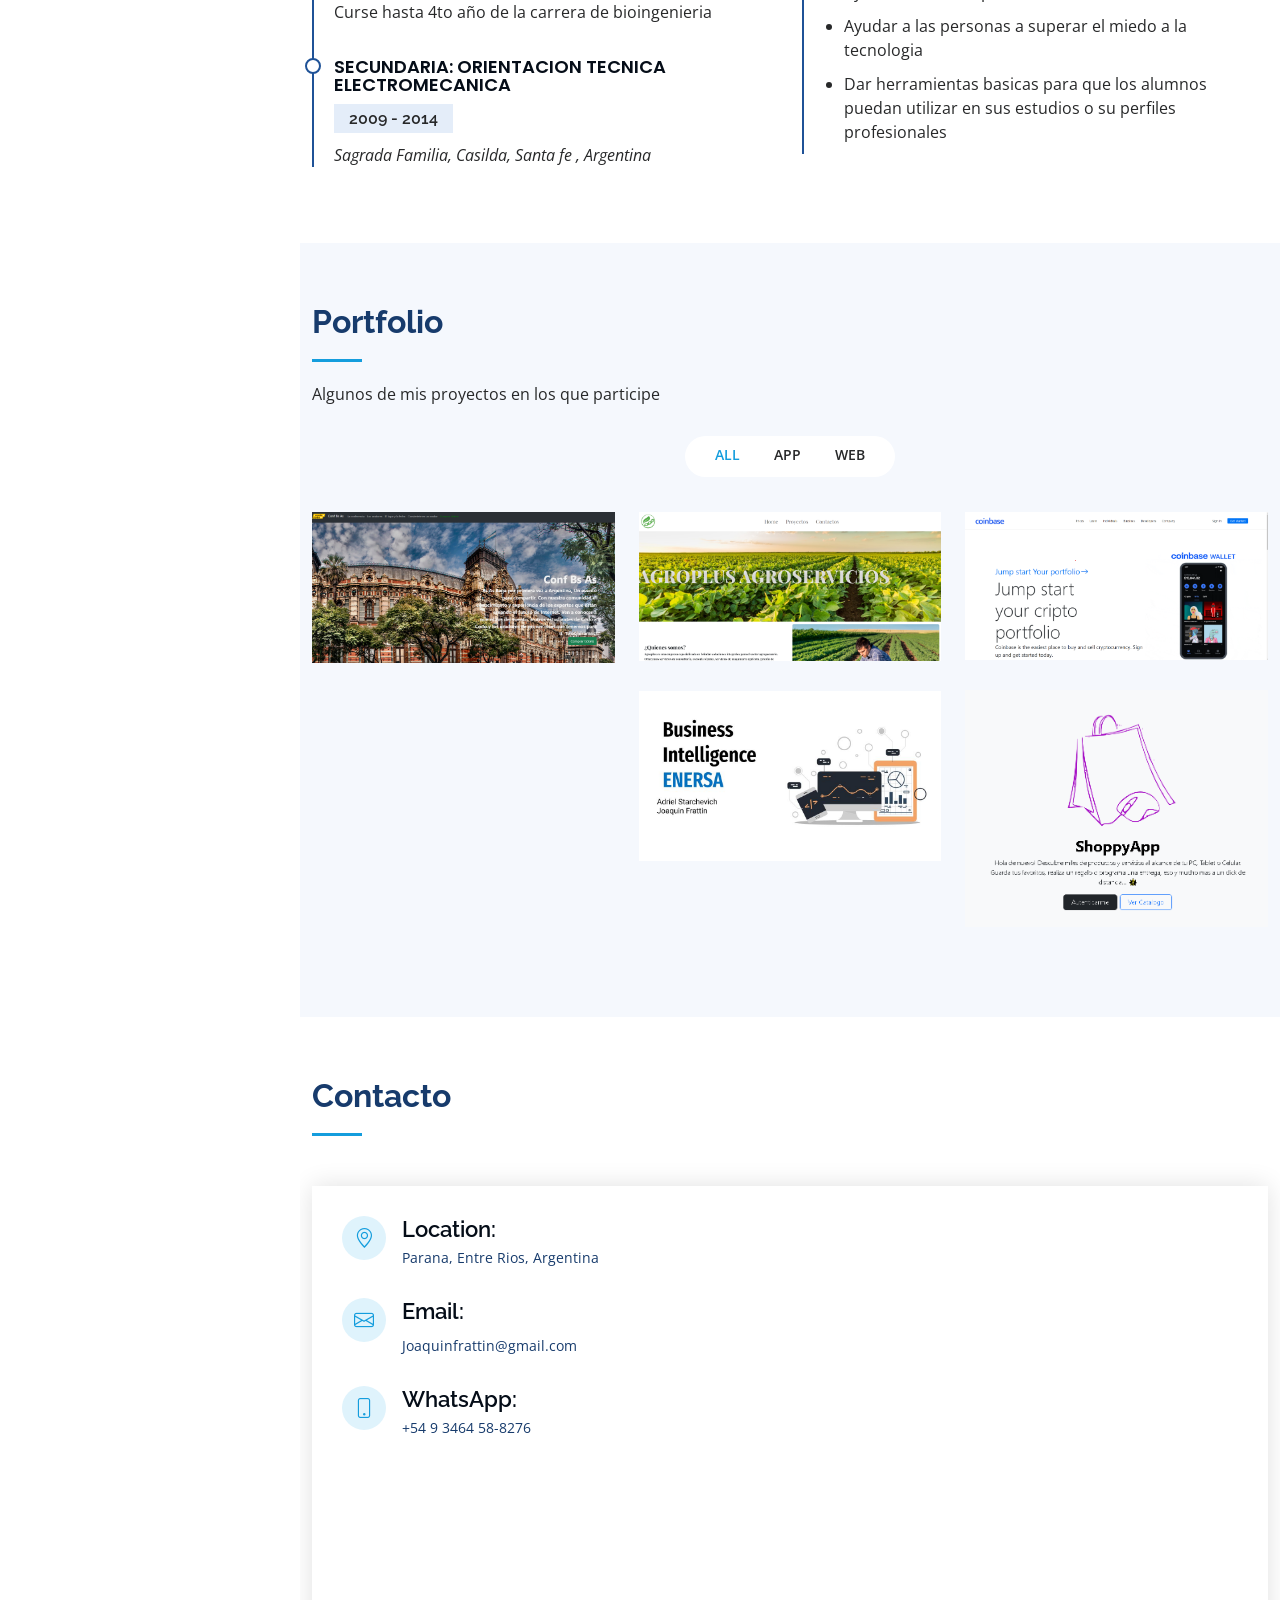
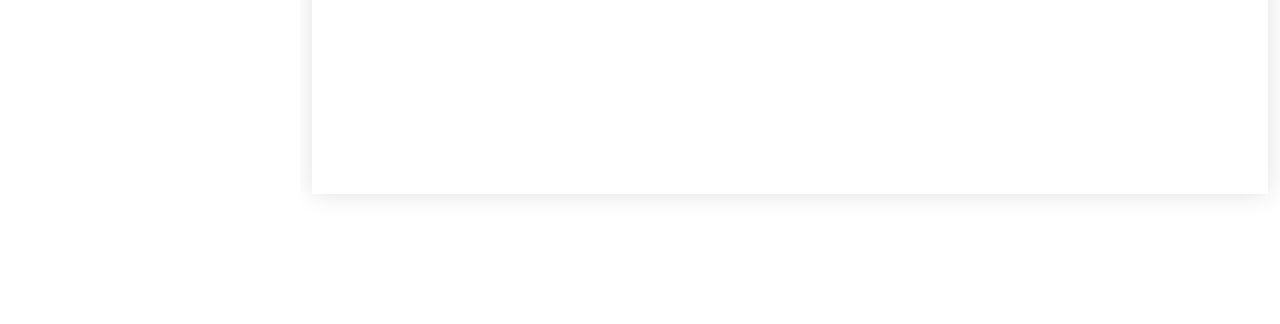
==== commit 740a1a26: "Update index.html" ====
--- a/index.html
+++ b/index.html
@@ -332,9 +332,9 @@
           
           <div class="col-lg-4 col-md-6 portfolio-item filter-app">
             <div class="portfolio-wrap">
-              <img src="assets/img/portfolio/pagina 4.png" class="img-fluid" alt="">
+              <img src="assets/img/portfolio/pagina 4.jpg" class="img-fluid" alt="">
               <div class="portfolio-links">
-                <a href="assets/img/portfolio/pagina 4.png" data-gallery="portfolioGallery" class="portfolio-lightbox" title="App 2"><i class="bx bx-plus"></i></a>
+                <a href="assets/img/portfolio/pagina 4.jpg" data-gallery="portfolioGallery" class="portfolio-lightbox" title="App 2"><i class="bx bx-plus"></i></a>
                 <a href="https://github.com/Jfrattin/ELT-ENERGIA" title="More Details"><i class="bx bx-link"></i></a>
               </div>
             </div>
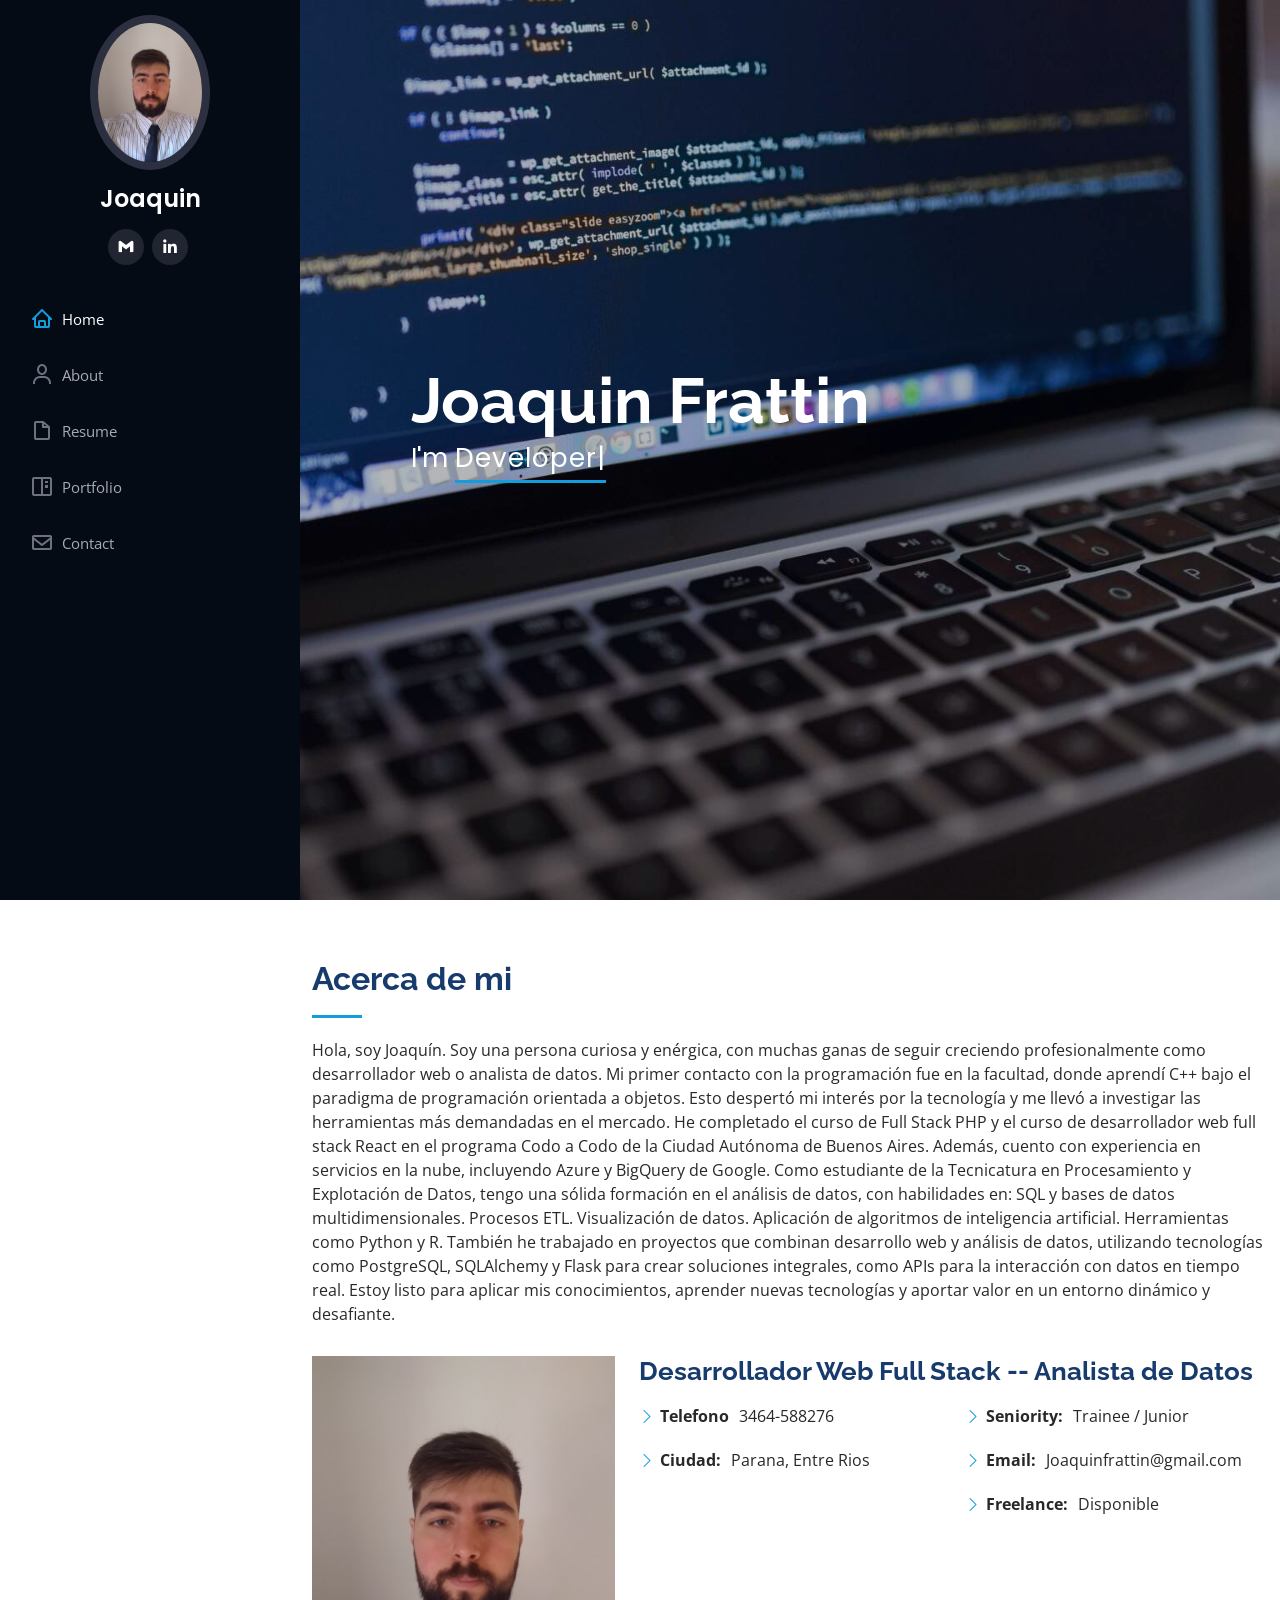
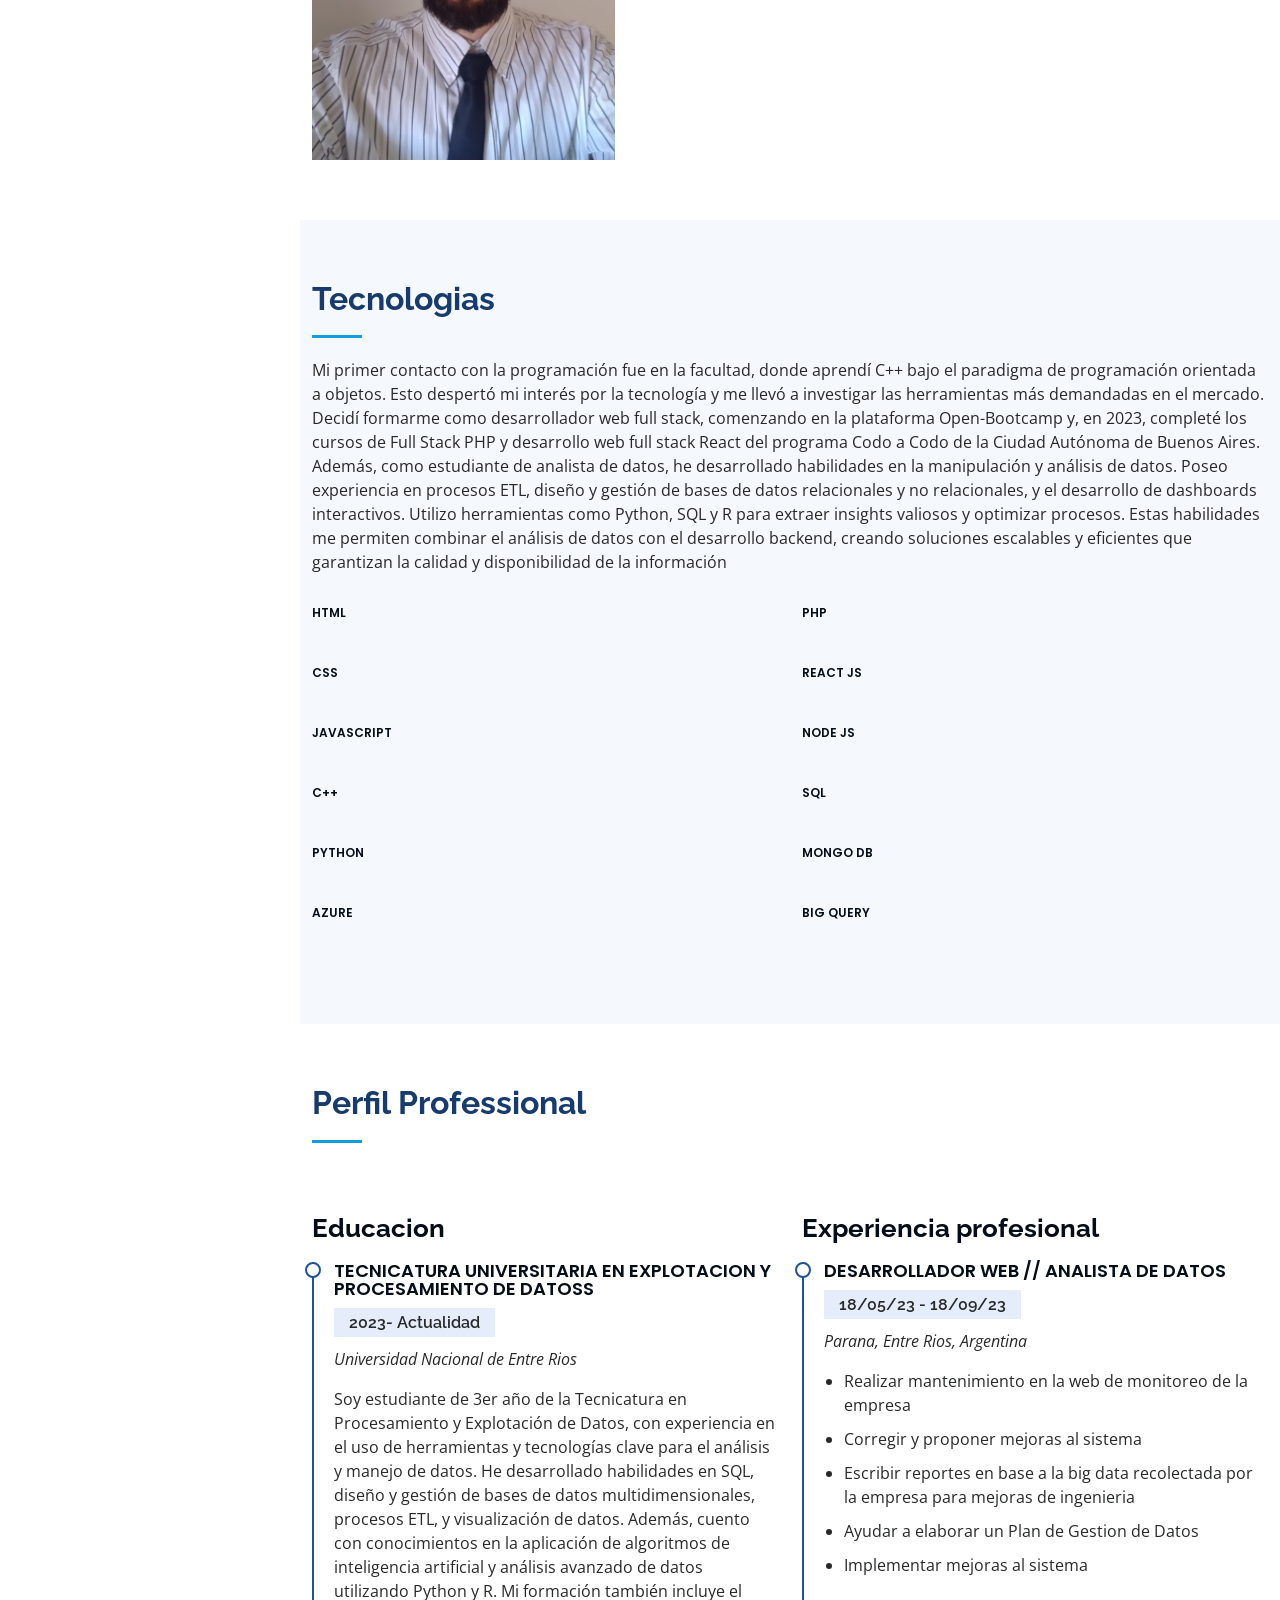
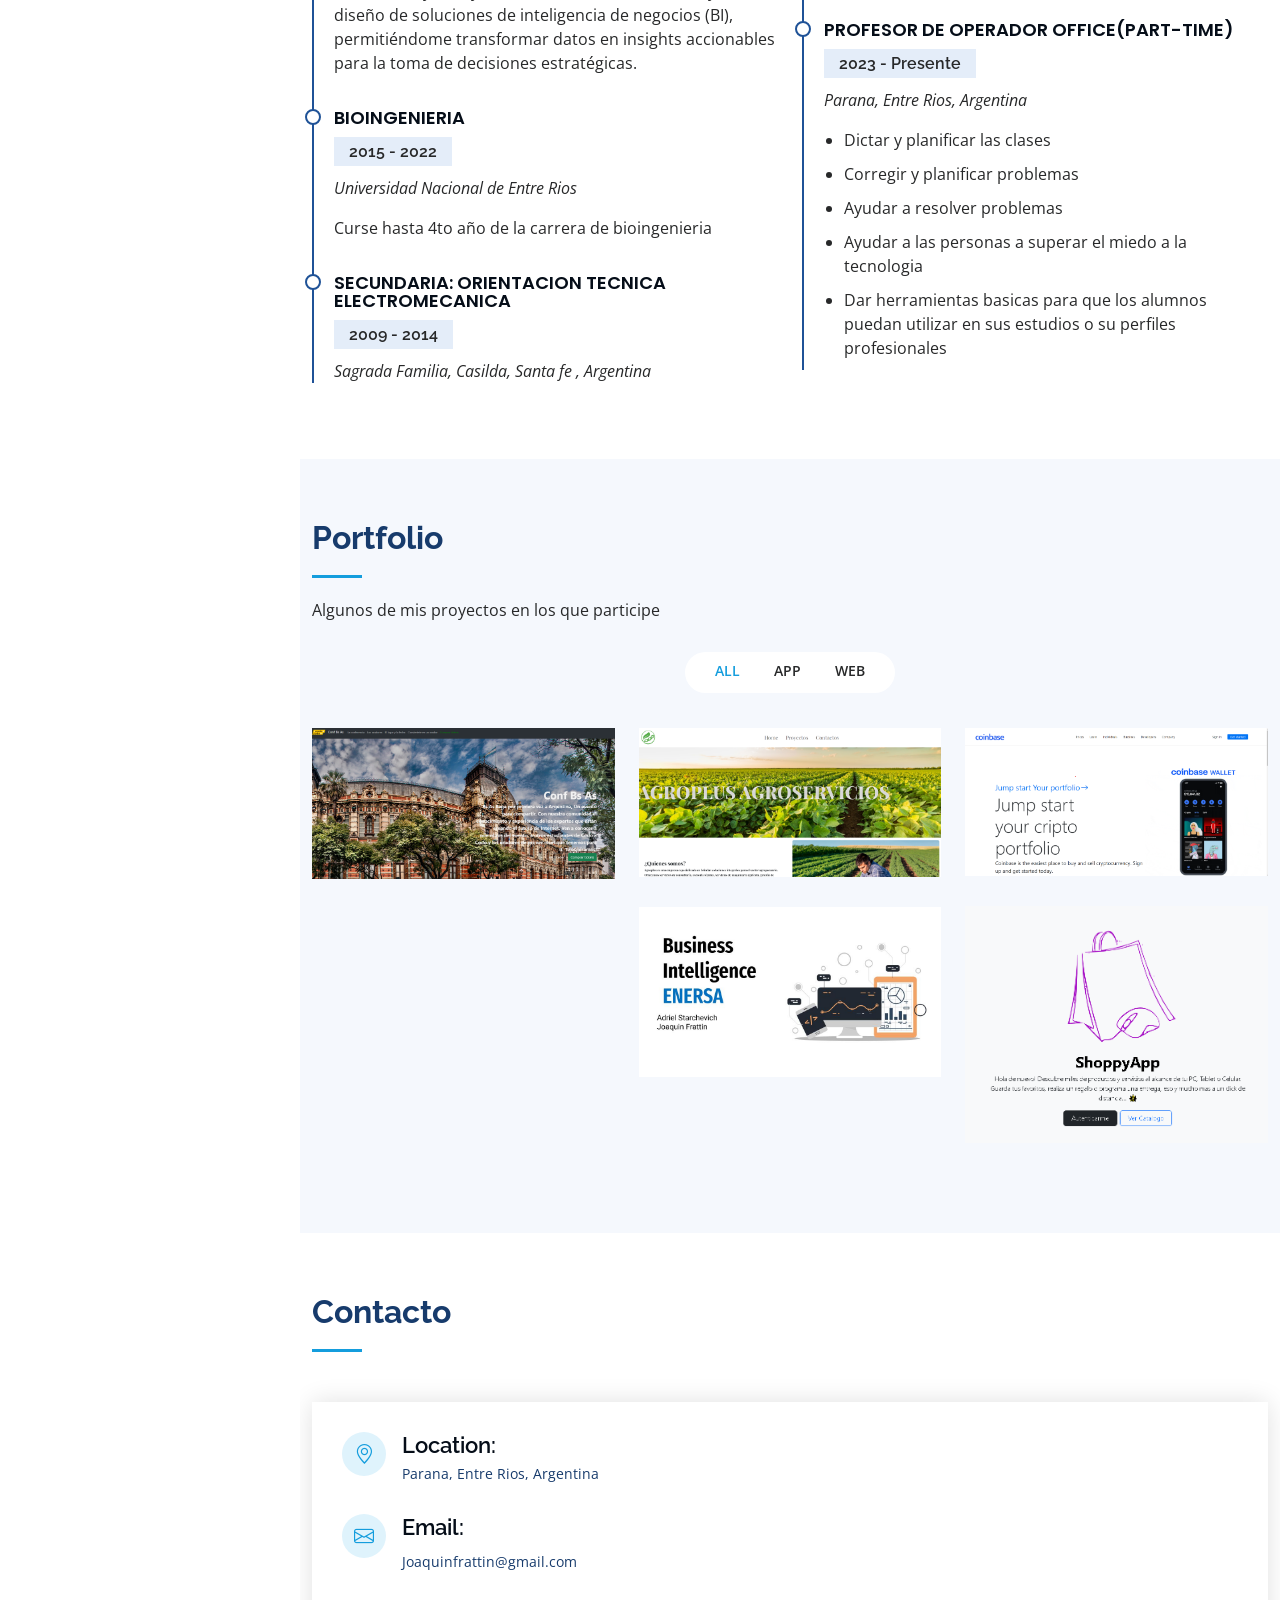
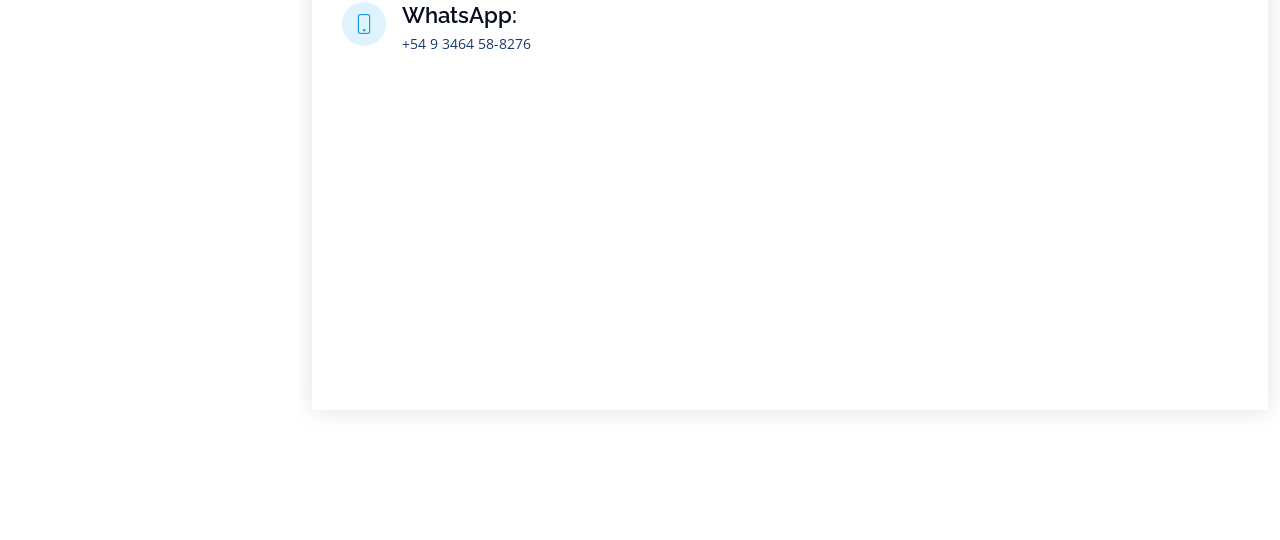
==== commit 239a3593: "Update index.html" ====
--- a/index.html
+++ b/index.html
@@ -45,7 +45,7 @@
         <div class="social-links mt-3 text-center">
        
           <a href="mailto:joaquinfrattin@gmail.com?Subject=Interesado%20en%20tu%20perfil"class="google"><i class="bx bxl-gmail"></i></a>
-          <a href="https://www.linkedin.com/in/joaqu%C3%ADnfrattin/" class="linkedin"><i class="bx bxl-linkedin"></i></a>
+          <a href="https://www.linkedin.com/in/joaquinfrattin/" class="linkedin"><i class="bx bxl-linkedin"></i></a>
         </div>
       </div>
 
@@ -77,8 +77,21 @@
 
         <div class="section-title">
           <h2>Acerca de mi</h2>
-          <p>Hola me presento soy joaquin, soy una persona curiosa con mucha energia. Tengo muchas ganas de poder seguir sumando experiencia laboral como desarrollador web, o como analista de datos.
-            Cuento con un poco de experiencia en servicios de Azure, y de la herramienta de Big query de Google, ademas tengo una solida formacion en el analisis de datos.
+          <p>Hola, soy Joaquín.
+Soy una persona curiosa y enérgica, con muchas ganas de seguir creciendo profesionalmente como desarrollador web o analista de datos. Mi primer contacto con la programación fue en la facultad, donde aprendí C++ bajo el paradigma de programación orientada a objetos. Esto despertó mi interés por la tecnología y me llevó a investigar las herramientas más demandadas en el mercado.
+
+He completado el curso de Full Stack PHP y el curso de desarrollador web full stack React en el programa Codo a Codo de la Ciudad Autónoma de Buenos Aires. Además, cuento con experiencia en servicios en la nube, incluyendo Azure y BigQuery de Google.
+
+Como estudiante de la Tecnicatura en Procesamiento y Explotación de Datos, tengo una sólida formación en el análisis de datos, con habilidades en:
+
+SQL y bases de datos multidimensionales.
+Procesos ETL.
+Visualización de datos.
+Aplicación de algoritmos de inteligencia artificial.
+Herramientas como Python y R.
+También he trabajado en proyectos que combinan desarrollo web y análisis de datos, utilizando tecnologías como PostgreSQL, SQLAlchemy y Flask para crear soluciones integrales, como APIs para la interacción con datos en tiempo real.
+
+Estoy listo para aplicar mis conocimientos, aprender nuevas tecnologías y aportar valor en un entorno dinámico y desafiante.
           </p>
         </div>
 
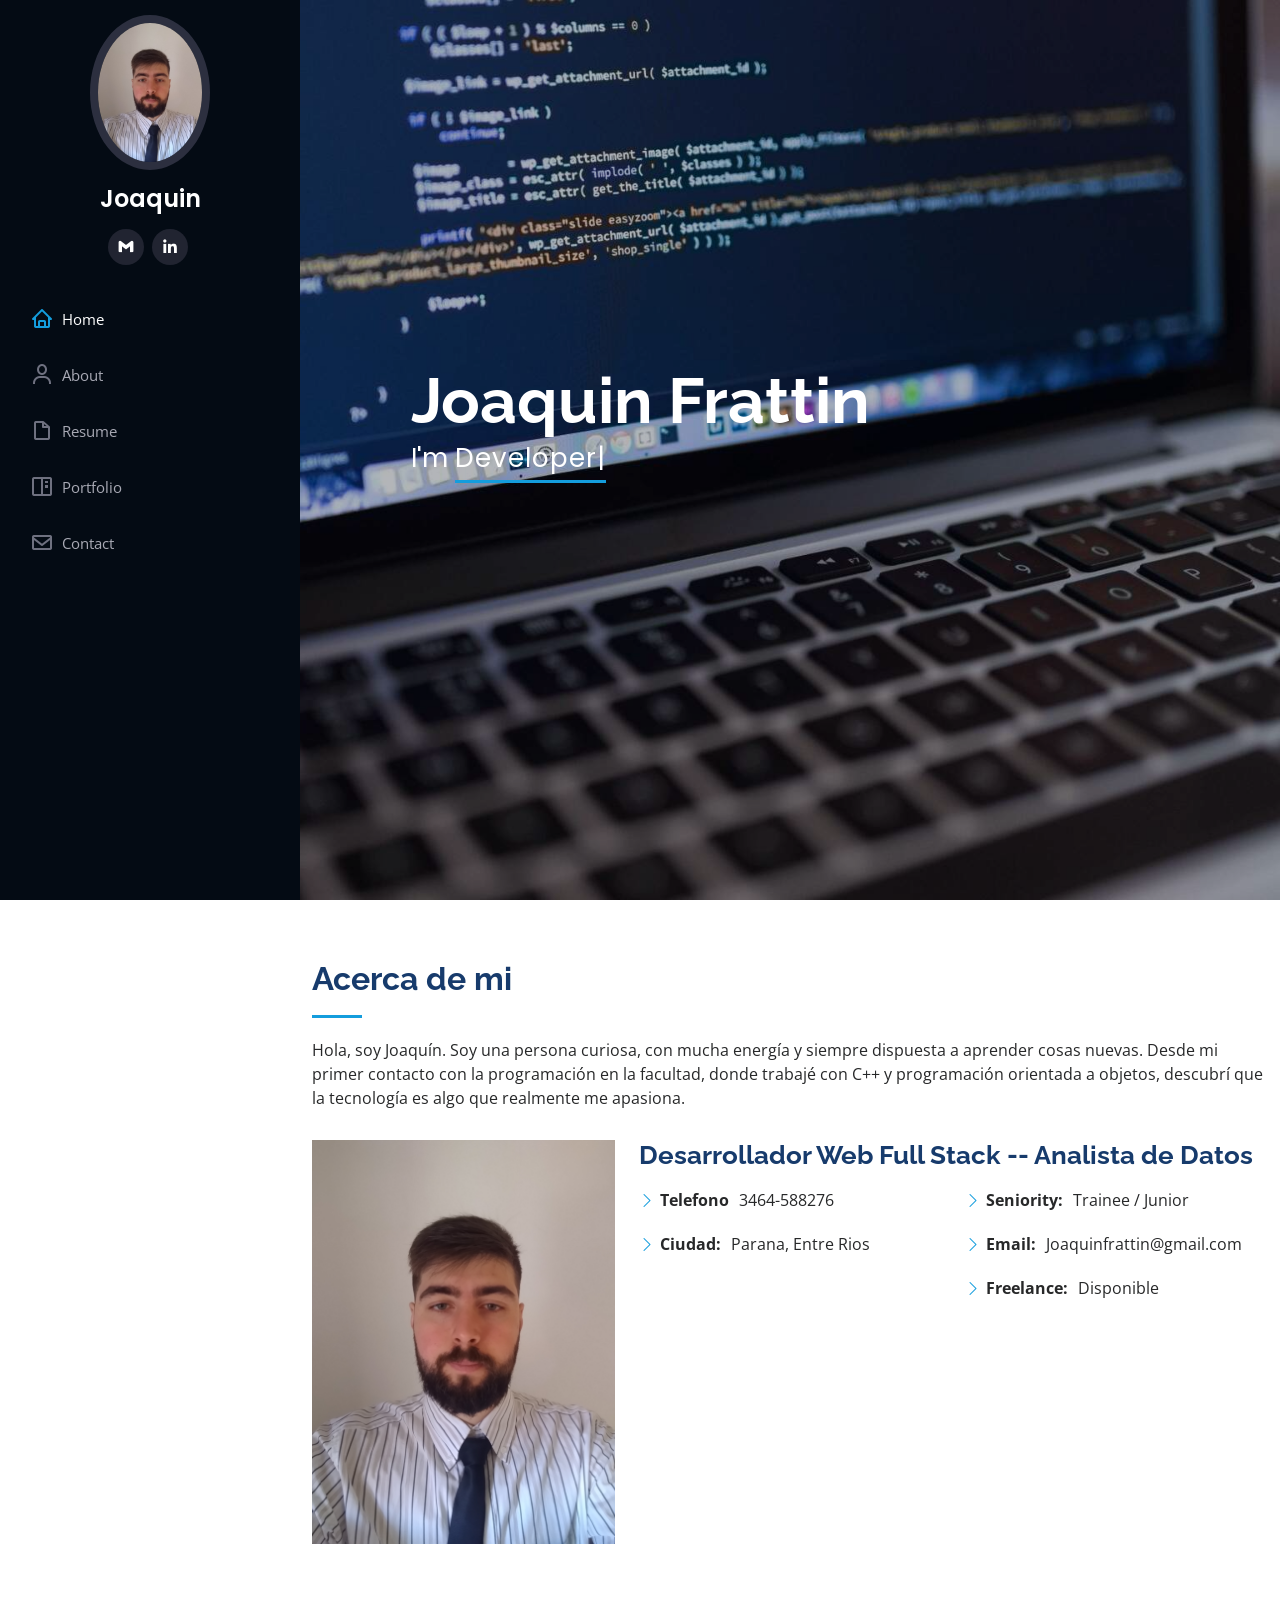
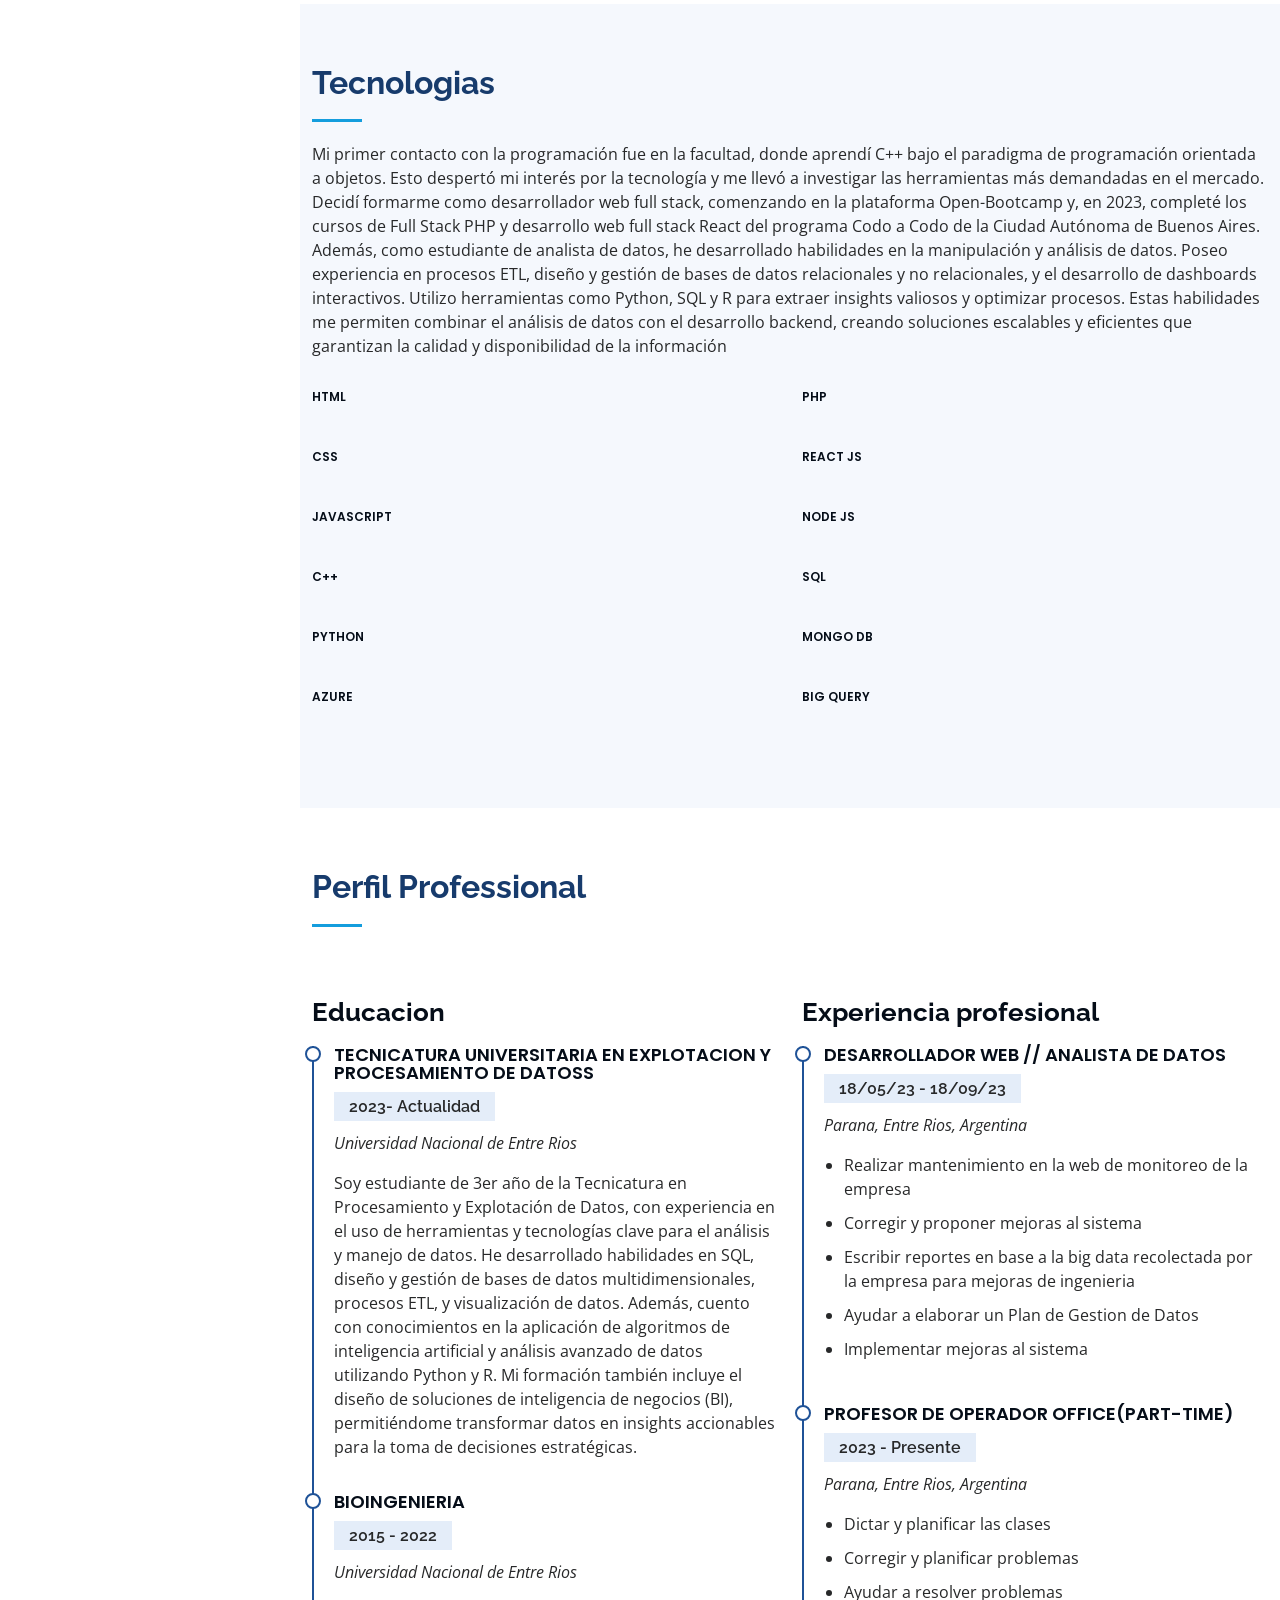
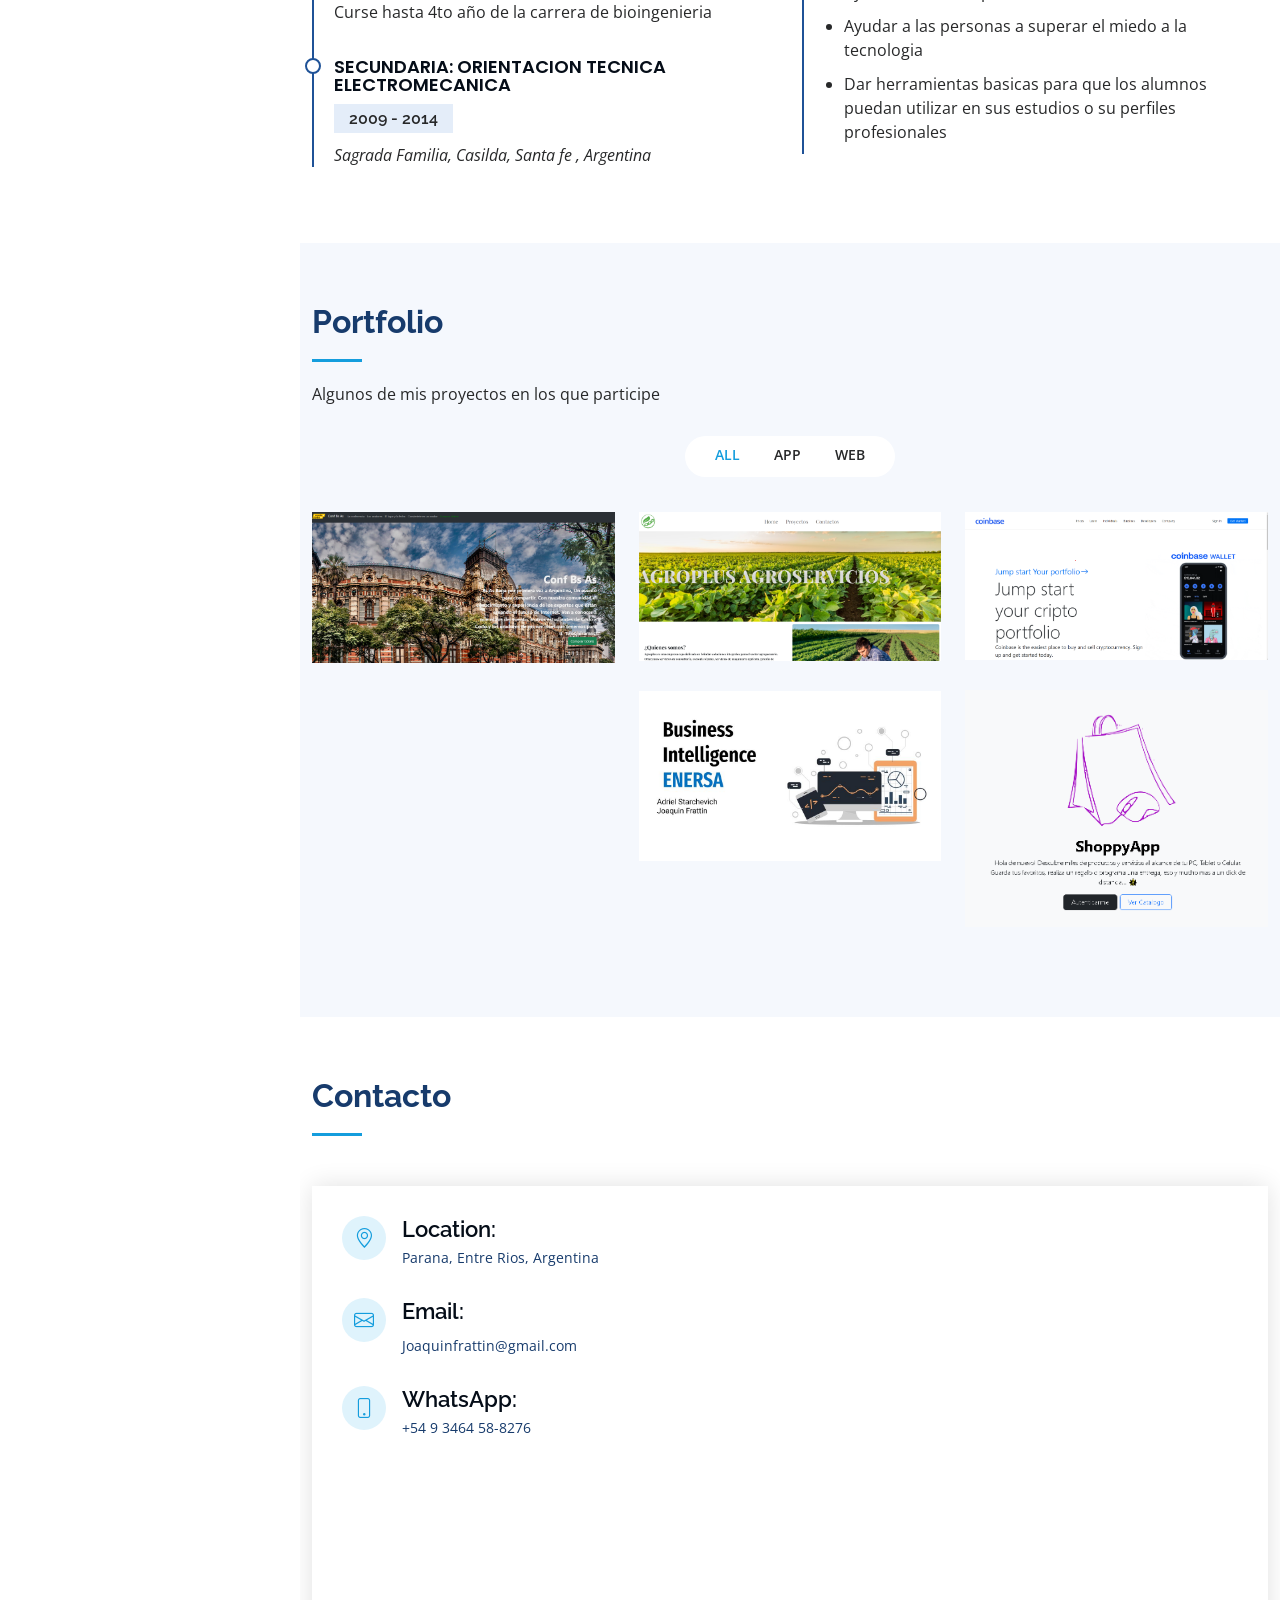
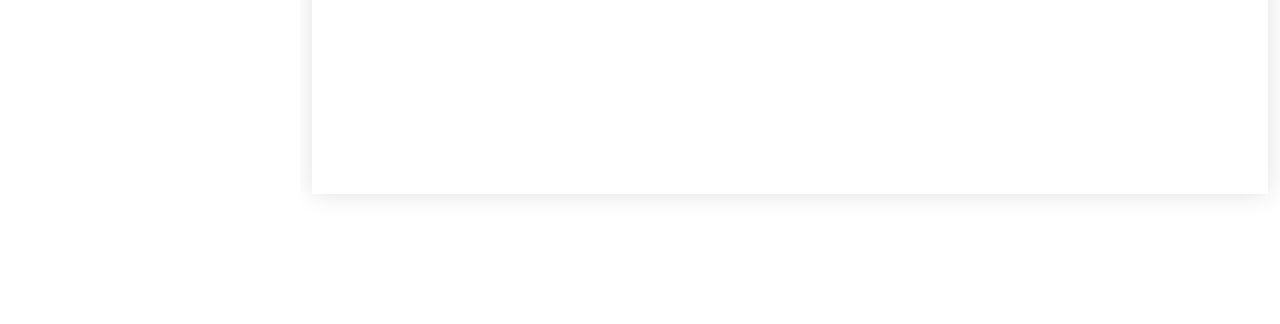
==== commit 900ededa: "Update index.html" ====
--- a/index.html
+++ b/index.html
@@ -78,20 +78,7 @@
         <div class="section-title">
           <h2>Acerca de mi</h2>
           <p>Hola, soy Joaquín.
-Soy una persona curiosa y enérgica, con muchas ganas de seguir creciendo profesionalmente como desarrollador web o analista de datos. Mi primer contacto con la programación fue en la facultad, donde aprendí C++ bajo el paradigma de programación orientada a objetos. Esto despertó mi interés por la tecnología y me llevó a investigar las herramientas más demandadas en el mercado.
-
-He completado el curso de Full Stack PHP y el curso de desarrollador web full stack React en el programa Codo a Codo de la Ciudad Autónoma de Buenos Aires. Además, cuento con experiencia en servicios en la nube, incluyendo Azure y BigQuery de Google.
-
-Como estudiante de la Tecnicatura en Procesamiento y Explotación de Datos, tengo una sólida formación en el análisis de datos, con habilidades en:
-
-SQL y bases de datos multidimensionales.
-Procesos ETL.
-Visualización de datos.
-Aplicación de algoritmos de inteligencia artificial.
-Herramientas como Python y R.
-También he trabajado en proyectos que combinan desarrollo web y análisis de datos, utilizando tecnologías como PostgreSQL, SQLAlchemy y Flask para crear soluciones integrales, como APIs para la interacción con datos en tiempo real.
-
-Estoy listo para aplicar mis conocimientos, aprender nuevas tecnologías y aportar valor en un entorno dinámico y desafiante.
+Soy una persona curiosa, con mucha energía y siempre dispuesta a aprender cosas nuevas. Desde mi primer contacto con la programación en la facultad, donde trabajé con C++ y programación orientada a objetos, descubrí que la tecnología es algo que realmente me apasiona.
           </p>
         </div>
 
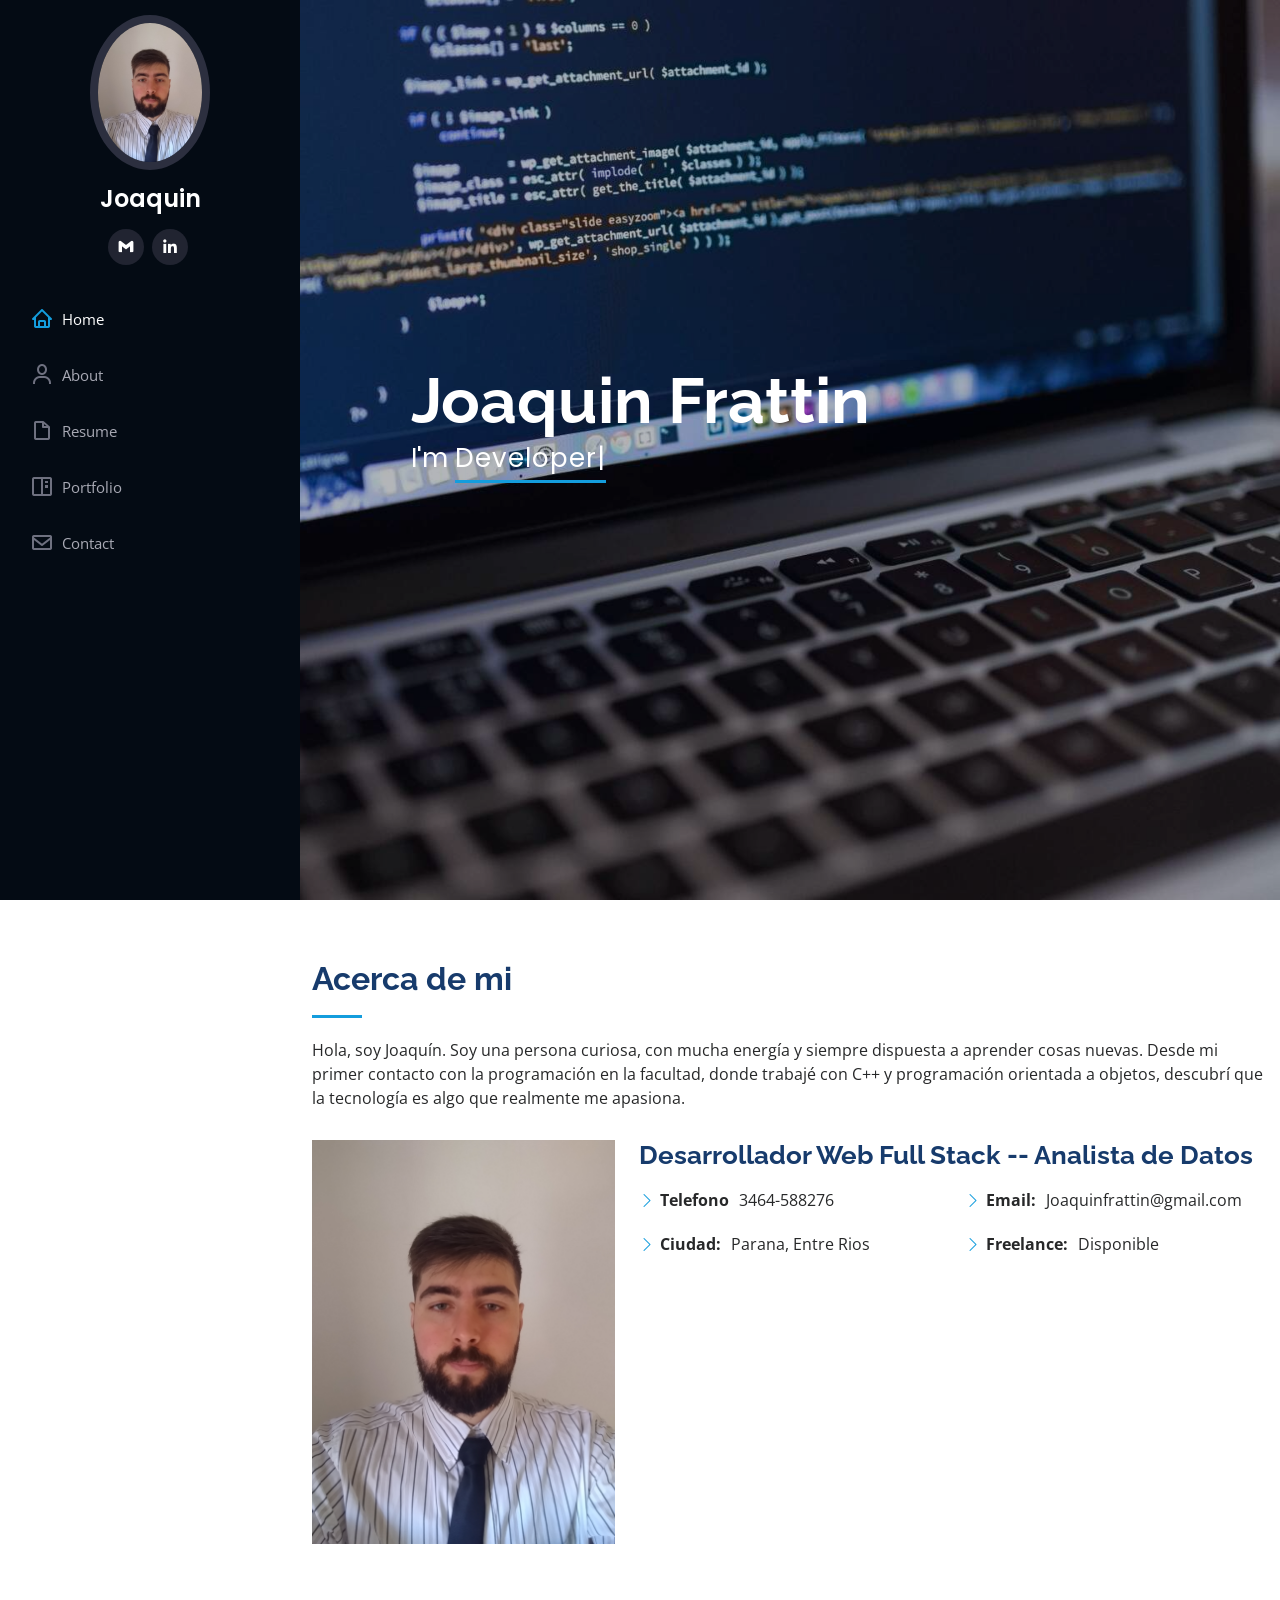
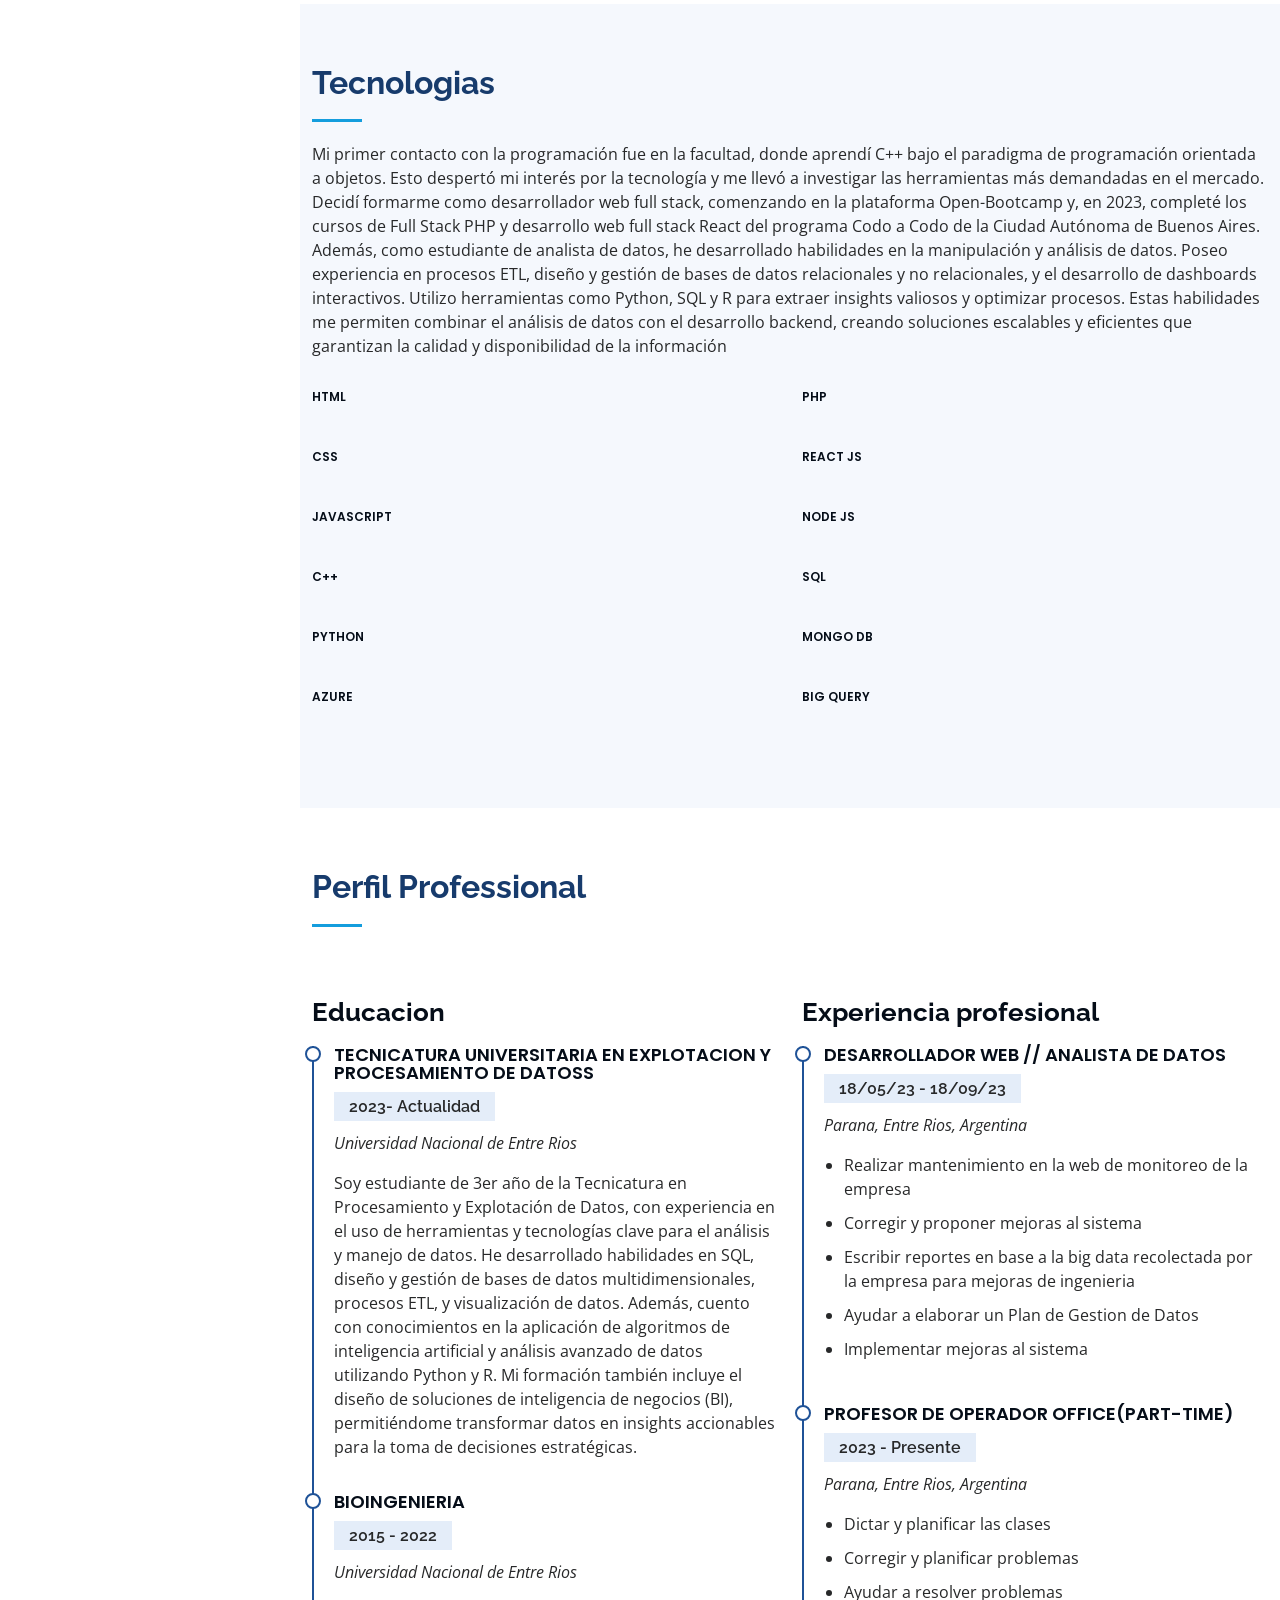
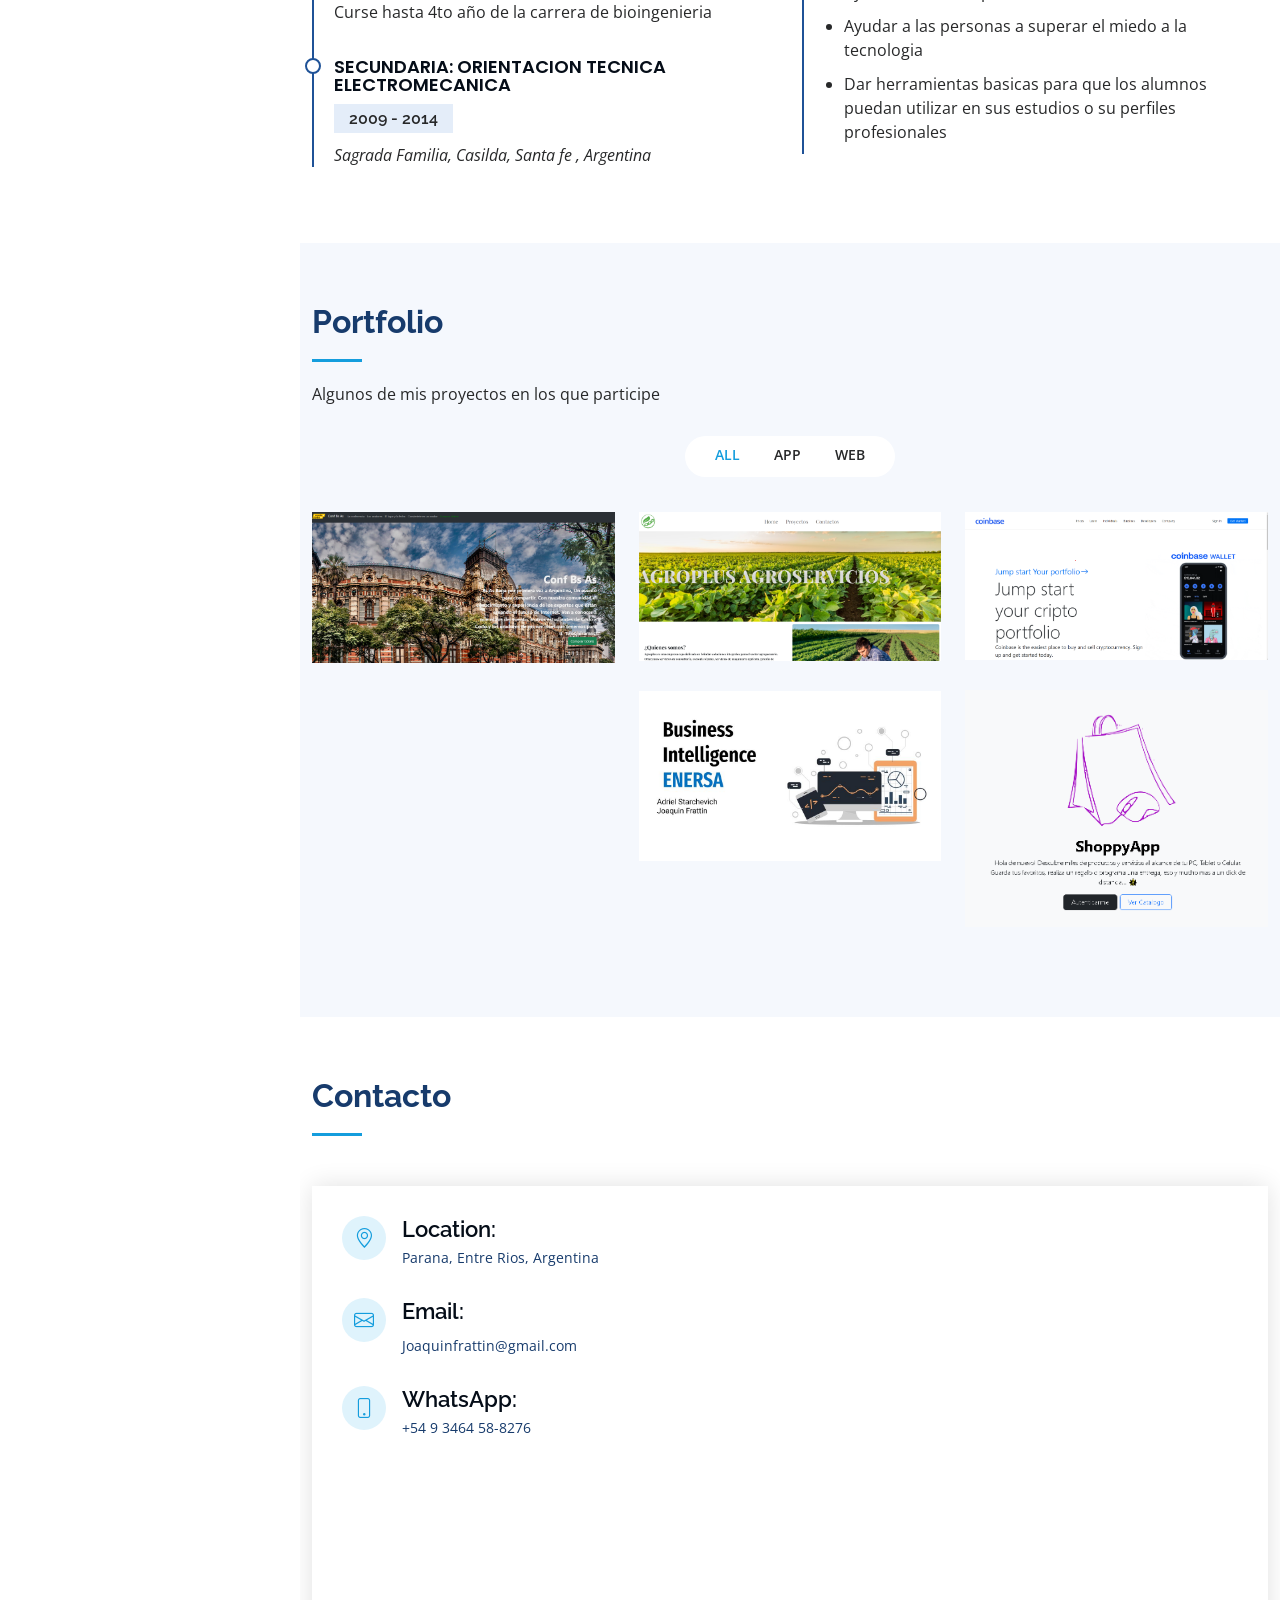
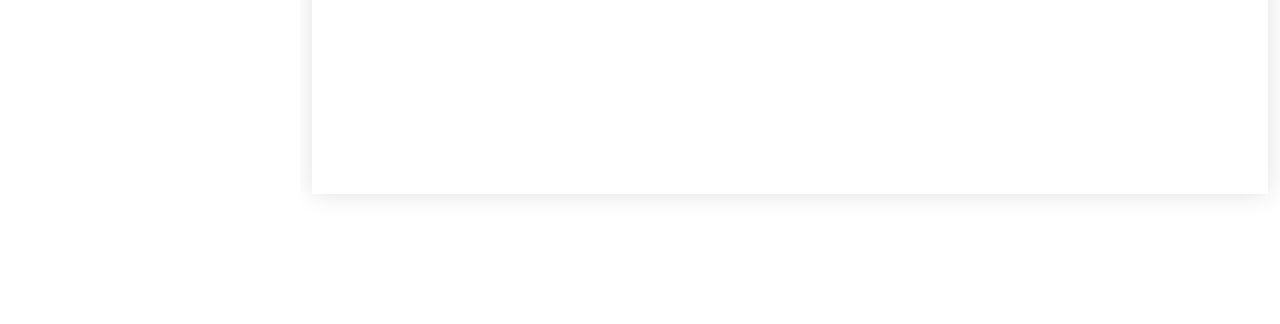
==== commit 435dddf2: "Update index.html" ====
--- a/index.html
+++ b/index.html
@@ -100,7 +100,6 @@
               </div>
               <div class="col-lg-6">
                 <ul>
-                  <li><i class="bi bi-chevron-right"></i> <strong>Seniority:</strong> <span>Trainee / Junior
                   </span></li>
                   <li><i class="bi bi-chevron-right"></i> <strong>Email:</strong> <span>Joaquinfrattin@gmail.com</span></li>
                   <li><i class="bi bi-chevron-right"></i> <strong>Freelance:</strong> <span>Disponible</span></li>
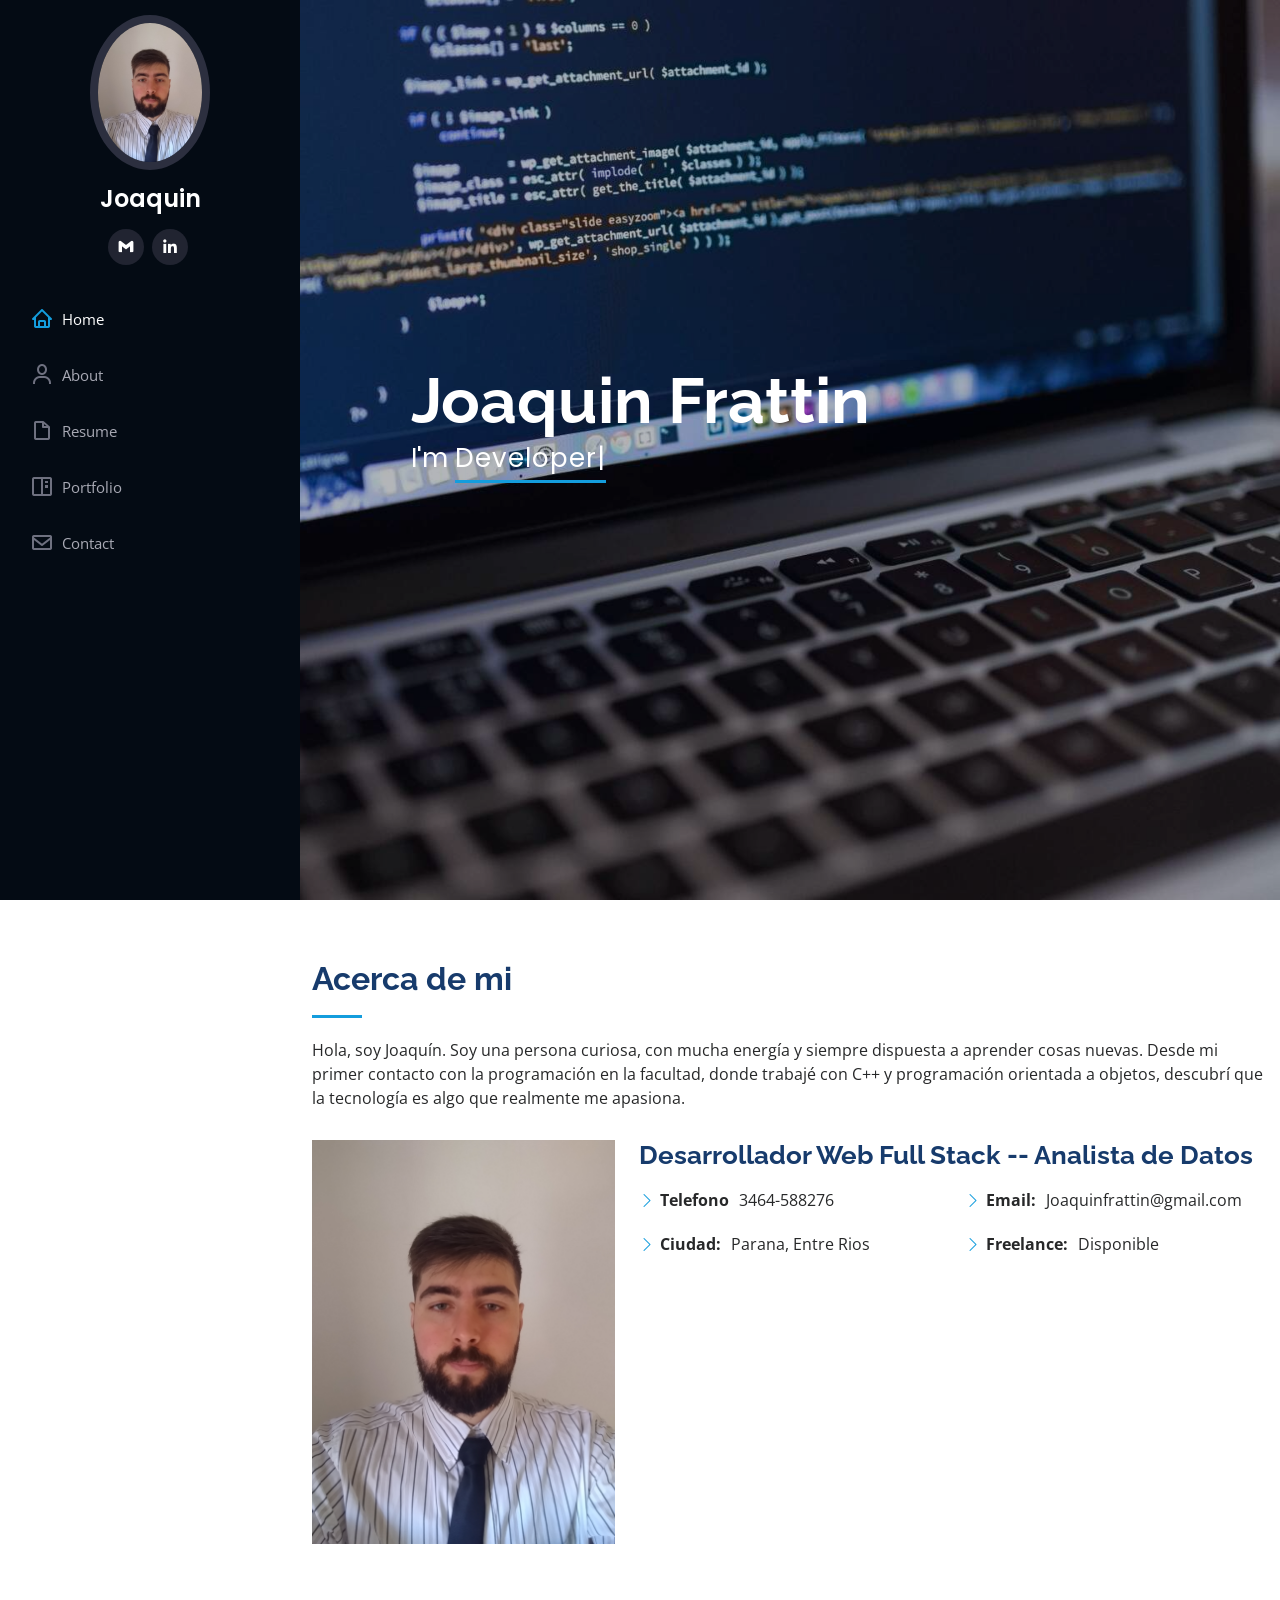
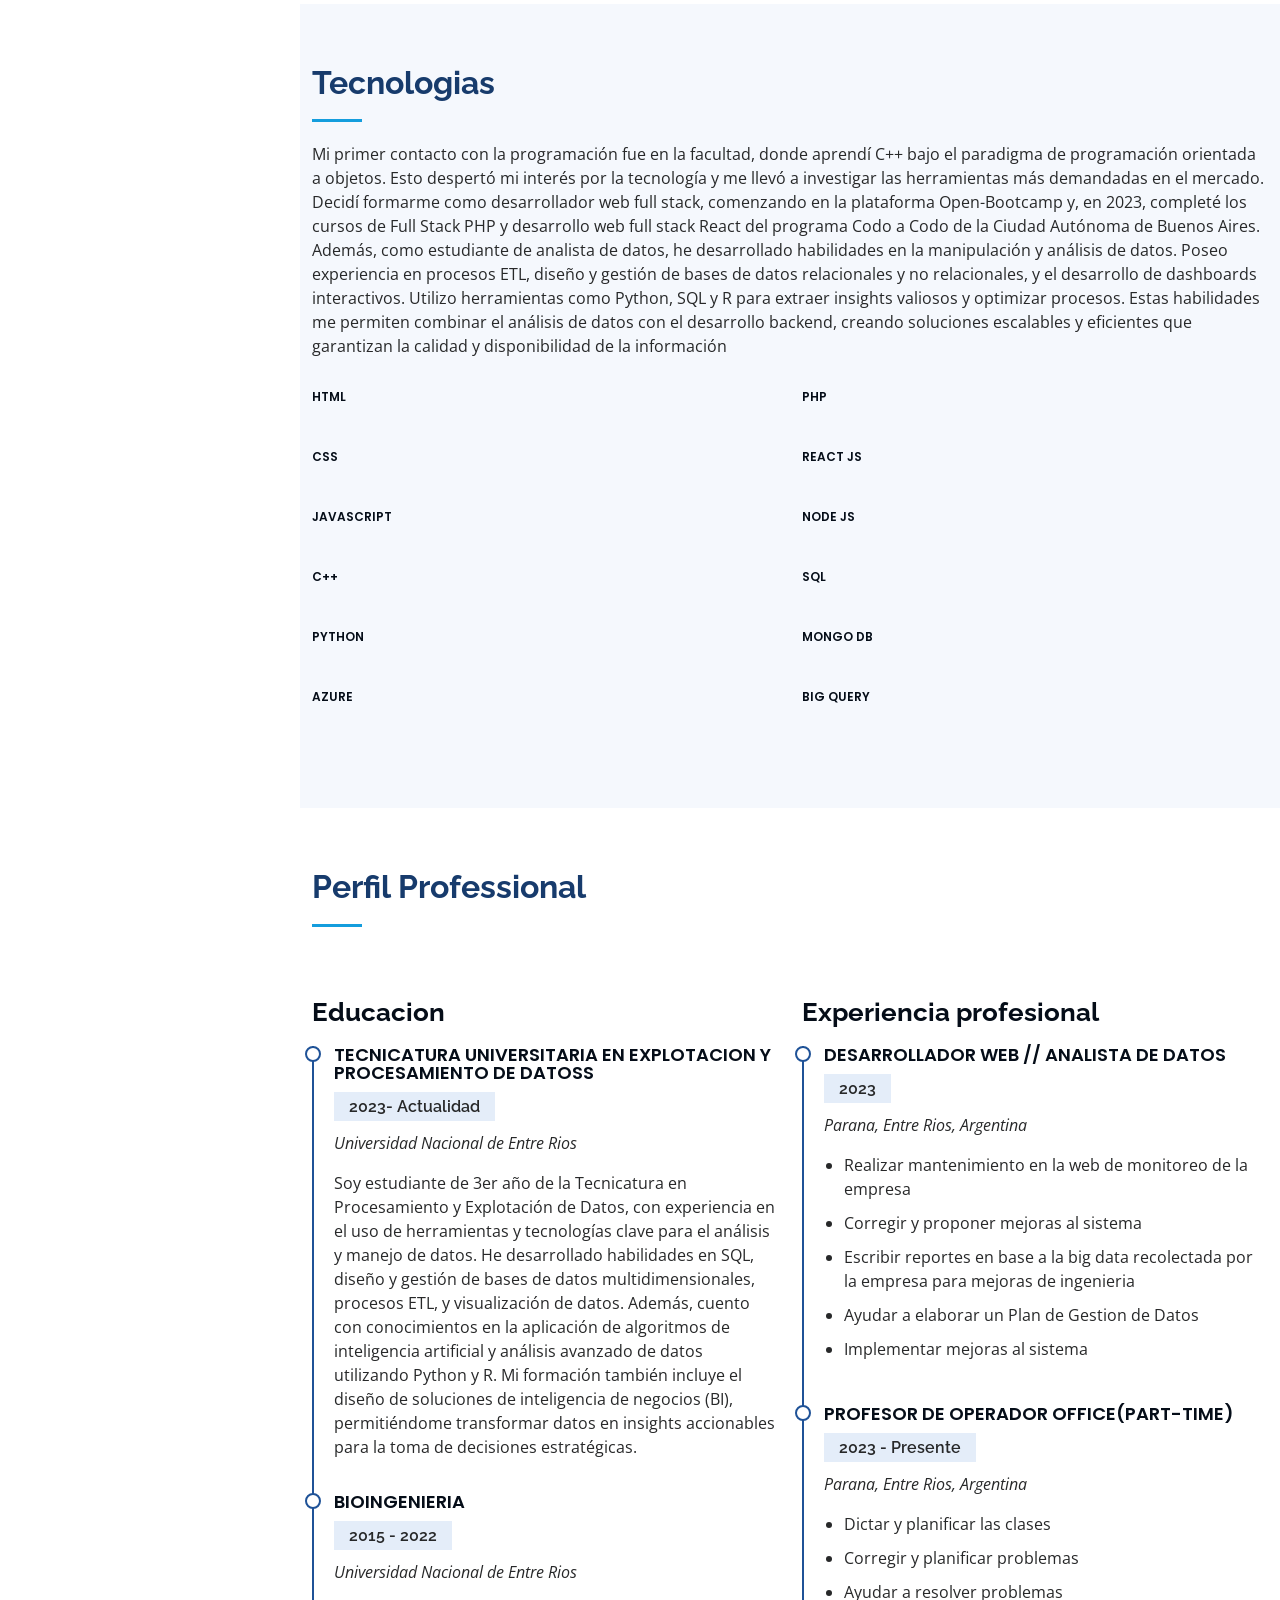
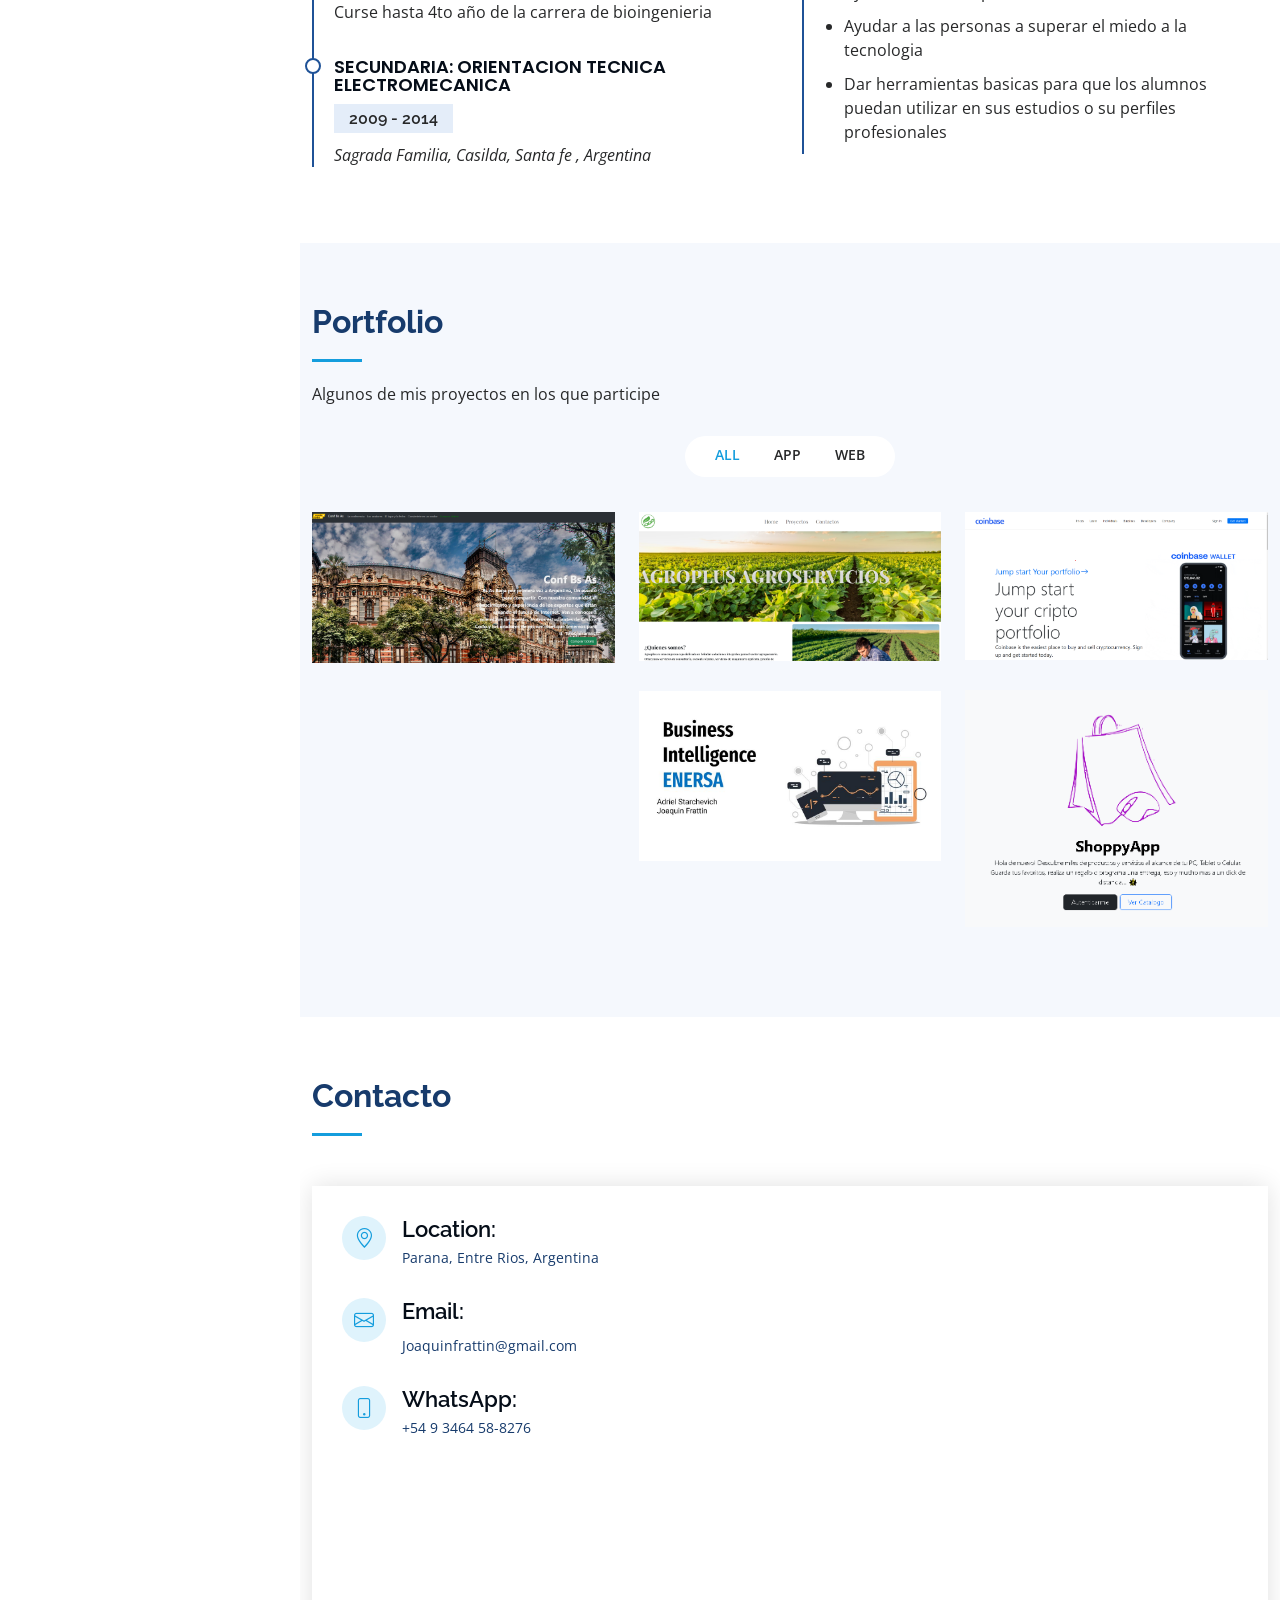
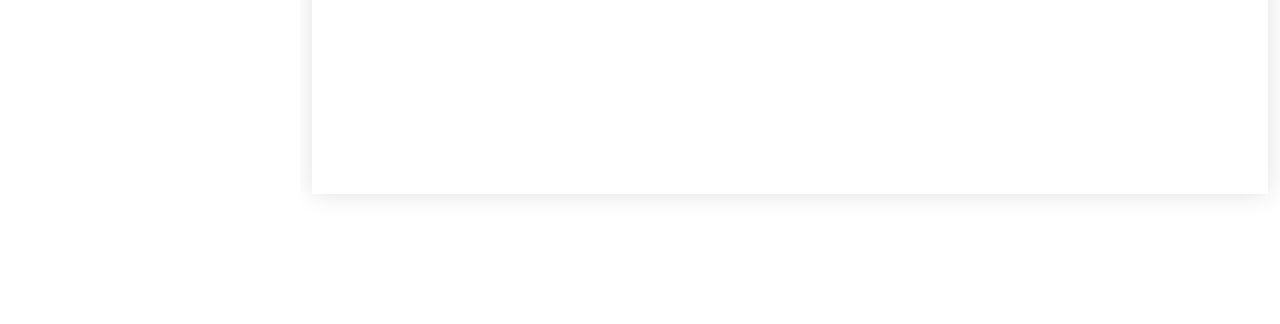
==== commit 7d3ab45f: "Update index.html" ====
--- a/index.html
+++ b/index.html
@@ -237,7 +237,7 @@
             
             <div class="resume-item">
               <h4>Desarrollador Web // Analista de datos </h4>
-              <h5>18/05/23 - 18/09/23</h5>
+              <h5>2023</h5>
               <p><em>Parana, Entre Rios, Argentina</em></p>
               <ul>
                 <li>Realizar mantenimiento en la web de monitoreo de la empresa </li>
